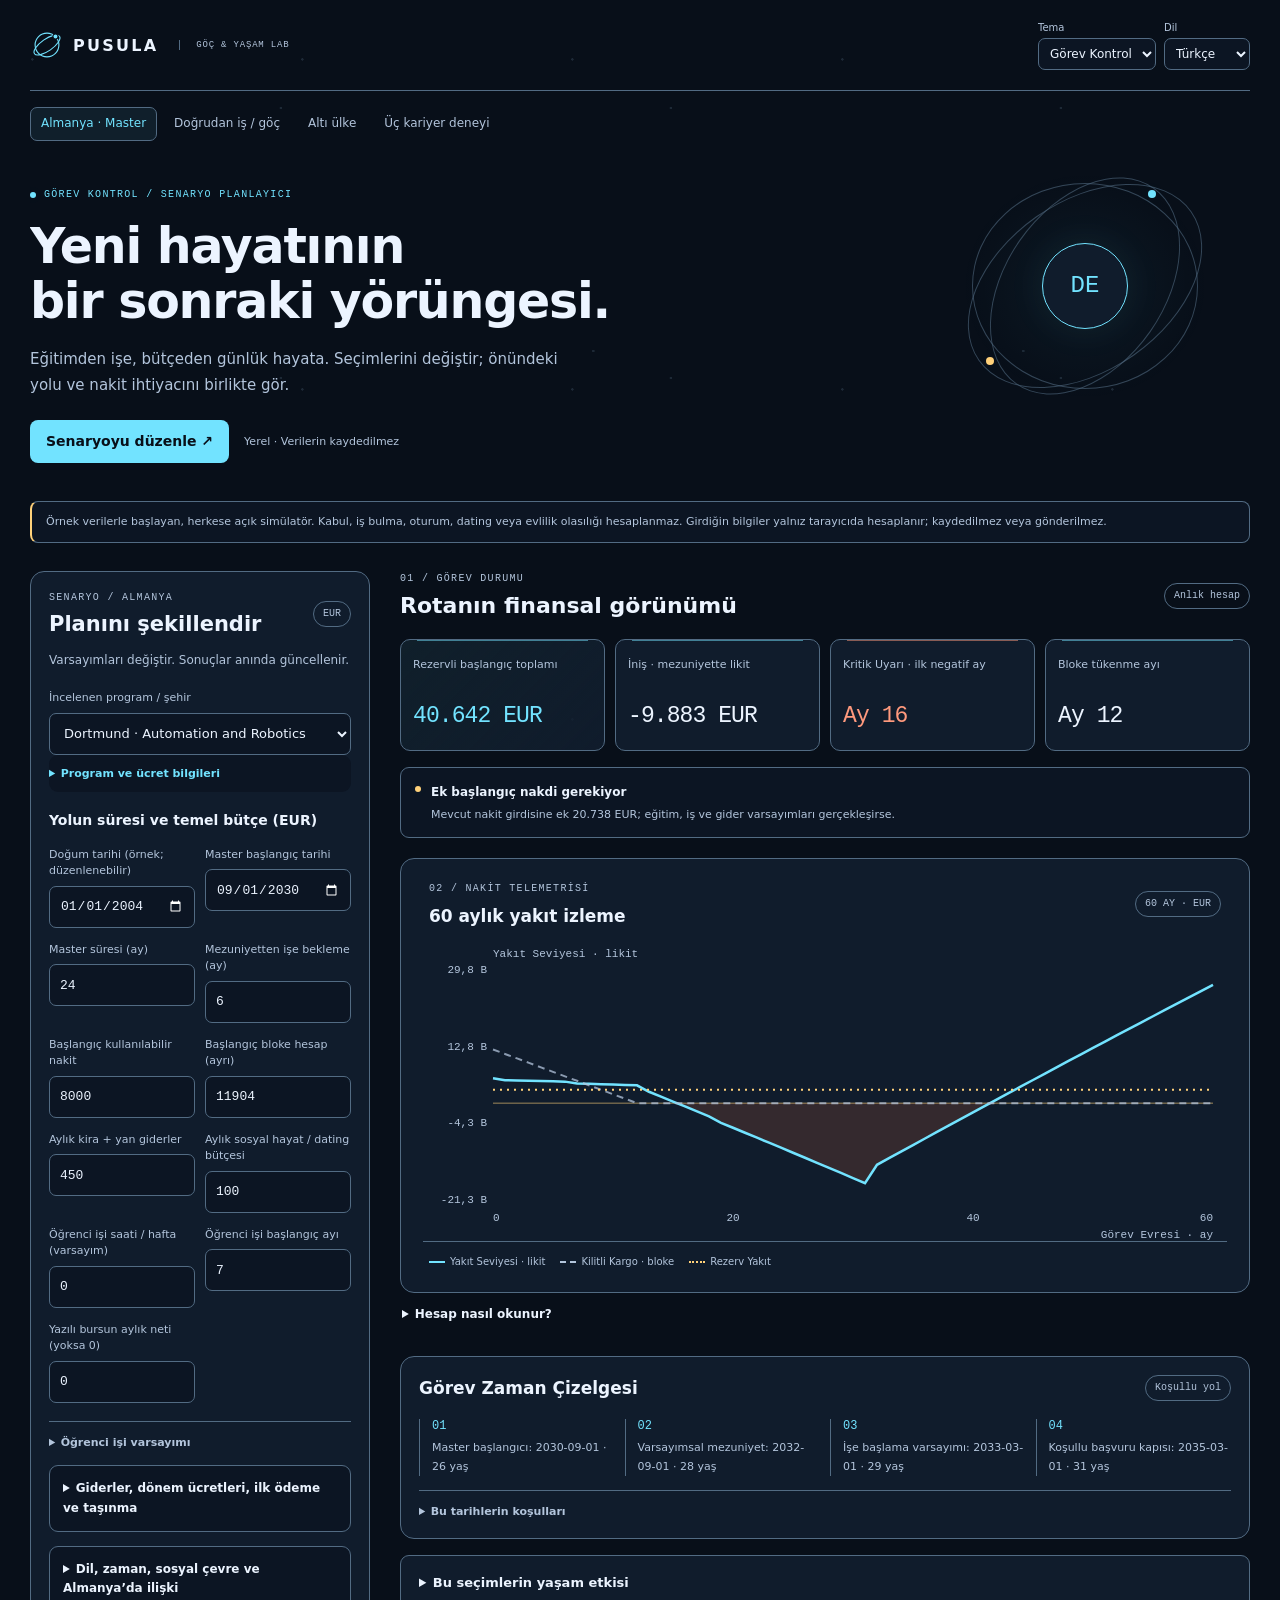
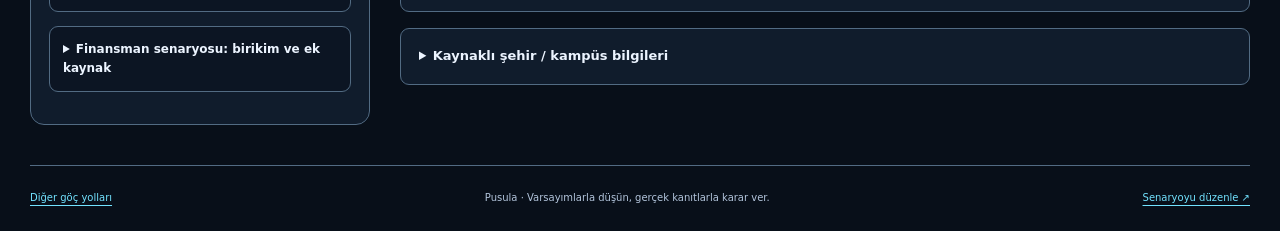
==== index.html @ e8c5a592 "Publish anonymized Pusula static interface" ====
<!doctype html><html lang="tr"><head><meta charset="utf-8"><meta name="viewport" content="width=device-width, initial-scale=1"><title data-lex="text_000"></title>
<link rel="stylesheet" href="germany.css"></head><body><div id="decor" aria-hidden="true"></div><main><header class="masthead"><a class="brand" href="germany.html"><svg class="brand-icon" viewBox="0 0 40 40" aria-hidden="true"><circle cx="20" cy="20" r="14"/><ellipse cx="20" cy="20" rx="18" ry="7" transform="rotate(-35 20 20)"/><circle class="brand-node" cx="30" cy="10" r="3"/></svg><span data-lex="brand"></span><span class="brand-sub" data-lex="brandSub"></span></a><div class="topbar"><label><span data-lex="theme"></span><select id="theme"></select></label><label><span data-lex="language"></span><select id="language"><option value="tr" data-lex="turkish"></option><option value="en" data-lex="english"></option></select></label></div></header>
<nav class="route-nav"><a class="active" href="germany.html" aria-current="page" data-lex="currentRoute"></a><a href="work.html" data-lex="directWork"></a><a href="pusula.html"><span data-lex="text_003"></span></a><a href="lab.html"><span data-lex="text_005"></span></a></nav>
<section class="hero"><div class="hero-copy"><p class="eyebrow"><span class="live-dot"></span><span data-lex="heroEyebrow"></span></p><h1 data-lex="title"></h1><p class="hero-description" data-lex="heroDescription"></p><div class="hero-actions"><a class="primary-action" href="#scenario" data-lex="editScenario"></a><span class="small-badge" data-lex="offline"></span></div></div><div class="orbit-art" aria-hidden="true"><div class="orbit-ring ring-a"></div><div class="orbit-ring ring-b"></div><div class="orbit-ring ring-c"></div><div class="orbit-core"><span data-lex="destinationCode"></span></div><i class="orbit-node node-a"></i><i class="orbit-node node-b"></i></div></section>
<p class="assumption" data-lex="warning"></p><div class="dashboard"><section class="results" aria-label="" data-lex-aria="resultsLabel"><div class="section-heading"><div><p class="eyebrow" data-lex="resultsEyebrow"></p><h2 data-lex="resultsTitle"></h2></div><span class="small-badge" data-lex="liveUpdates"></span></div><div class="numbers" aria-live="polite"><div class="metric"><span data-lex="reserveTotal"></span><strong id="total" class="value"></strong></div><div class="metric"><span data-lex="graduation"></span><strong id="graduation" class="value"></strong></div><div class="metric" id="negative-card"><span data-lex="firstNegative"></span><strong id="negative" class="value"></strong></div><div class="metric"><span data-lex="blockedDepleted"></span><strong id="depleted" class="value"></strong></div></div><div class="scenario-readout"><span class="readout-dot"></span><div><strong id="scenario-state"></strong><p id="scenario-note"></p></div></div><div class="chart-panel"><div class="panel-heading"><div><p class="eyebrow" data-lex="telemetry"></p><h2 data-lex="chartTitle"></h2></div><span class="small-badge" data-lex="chartWindow"></span></div><svg id="chart" role="img" data-lex-aria="chartAria"></svg><div class="chart-legend"><span data-lex="balance"></span><span class="blocked-key" data-lex="locked"></span><span class="reserve-key" data-lex="reserve"></span></div></div><details class="calculation-details"><summary data-lex="calculationDetails"></summary><p id="cash-detail"></p><p class="muted"><span data-lex="text_073"></span></p></details><section class="timeline-panel panel"><div class="panel-heading"><h2 data-lex="timeline"></h2><span class="small-badge" data-lex="conditional"></span></div><ol id="timeline" class="phases"></ol><details class="guidance"><summary data-lex="timelineConditions"></summary><p class="muted"><span data-lex="text_075"></span></p></details></section><details class="impact-panel"><summary><span data-lex="text_076"></span></summary><p id="time-life"></p><p id="relationship-life"></p><p id="housing-life"></p></details><details class="source-panel"><summary><span data-lex="text_077"></span></summary><ul id="sources"></ul></details></section><aside class="configuration panel" id="scenario"><div class="section-heading"><div><p class="eyebrow" data-lex="scenarioEyebrow"></p><h2 data-lex="scenarioTitle"></h2></div><span class="small-badge" data-lex="currency"></span></div><p class="configuration-intro" data-lex="scenarioHint"></p><p id="error" role="alert"></p><label><span data-lex="text_017"></span><select id="program"></select></label><details class="program-details"><summary data-lex="programDetails"></summary><p id="program-info"></p><p id="program-fees" class="muted"></p>
</details><fieldset class="controls"><legend><span data-lex="text_018"></span></legend><label><span data-lex="birthDate"></span><input id="birth_date" type="date" required></label>
<label><span data-lex="text_019"></span><input id="start_date" type="date" required></label>
<label><span data-lex="text_020"></span><input id="study_months" type="number" min="1" max="60" step="1" required></label>
<label><span data-lex="text_021"></span><input id="search_months" type="number" min="0" max="36" step="1" required></label>
<label><span data-lex="text_022"></span><input id="initial_liquid" type="number" min="0" step="0.01" required></label>
<label><span data-lex="text_023"></span><input id="blocked_initial" type="number" min="0" step="0.01" required></label>
<label><span data-lex="text_024"></span><input id="rent" type="number" min="0" step="0.01" required></label>
<label><span data-lex="text_025"></span><input id="social" type="number" min="0" step="0.01" required></label>
<label><span data-lex="text_026"></span><input id="student_hours" type="number" min="0" max="20" step="1" required></label>
<label><span data-lex="text_027"></span><input id="student_job_start" type="number" min="1" max="60" step="1" required></label>
<label><span data-lex="text_028"></span><input id="scholarship" type="number" min="0" step="0.01" required></label>
</fieldset>
<details class="guidance"><summary data-lex="incomeAssumption"></summary><p class="muted"><span data-lex="text_029"></span></p></details>
<details><summary data-lex="text_030"></summary><fieldset class="controls">
<label><span data-lex="text_031"></span><input id="food" type="number" min="0" step="0.01" required></label>
<label><span data-lex="text_032"></span><input id="insurance" type="number" min="0" step="0.01" required></label>
<label><span data-lex="text_033"></span><input id="other" type="number" min="0" step="0.01" required></label>
<label><span data-lex="text_034"></span><input id="semester_fee" type="number" min="0" step="0.01" required></label>
<label><span data-lex="text_035"></span><input id="tuition" type="number" min="0" step="0.01" required></label>
<label><span data-lex="text_036"></span><input id="initial_cost" type="number" min="0" step="0.01" required></label>
<label><span data-lex="text_037"></span><input id="reserve" type="number" min="0" step="0.01" required></label>
<label><span data-lex="text_038"></span><input id="blocked_release" type="number" min="0" step="0.01" required></label>
<label><span data-lex="text_039"></span><input id="hourly_gross" type="number" min="0" step="0.01" required></label>
<label><span data-lex="text_040"></span><input id="net_factor" type="number" min="0" max="1" step="0.01" required></label>
<label><span data-lex="text_041"></span><input id="work_net" type="number" min="0" step="0.01" required></label>
<label><span data-lex="text_042"></span><input id="salary_delay" type="number" min="0" max="12" step="1" required></label>
<label><span data-lex="text_043"></span><input id="annual_inflation" type="number" min="0" max="1" step="0.01" required></label>
<label><span data-lex="text_044"></span><input id="repayment_monthly" type="number" min="0" step="0.01" required></label>
<label><span data-lex="text_045"></span><input id="repayment_start" type="number" min="1" max="156" step="1" required></label>
<label><span data-lex="text_046"></span><input id="repayment_months" type="number" min="0" max="156" step="1" required></label>
<label><span data-lex="text_047"></span><input id="move_month" type="number" min="1" max="156" step="1"></label>
<label><span data-lex="text_048"></span><input id="move_cost" type="number" min="0" step="0.01" required></label>
</fieldset><p class="muted"><span data-lex="text_049"></span></p></details>
<details><summary data-lex="text_050"></summary><fieldset class="controls">
<p><span data-lex="text_051"></span></p><label><span data-lex="text_052"></span><select id="german_level"><option data-lex="text_053"></option><option data-lex="text_054"></option><option data-lex="text_055"></option><option selected data-lex="text_056"></option><option data-lex="text_057"></option></select></label>
<label><span data-lex="text_058"></span><input id="study_hours" type="number" min="0" max="100" step="1" required></label>
<label><span data-lex="text_059"></span><input id="german_hours" type="number" min="0" max="60" step="1" required></label>
<label><span data-lex="text_060"></span><input id="social_hours" type="number" min="0" max="60" step="1" required></label>
<label><span data-lex="text_061"></span><input id="commute_hours" type="number" min="0" max="60" step="1" required></label>
<label><span data-lex="text_062"></span><select id="relationship"><option value="open" data-lex="text_063"></option><option value="dating" data-lex="text_064"></option><option value="cohabit" data-lex="text_065"></option><option value="marriage" data-lex="text_066"></option></select></label>
<label><span data-lex="text_067"></span><input id="shared_start" type="number" min="1" max="156" step="1"></label>
<label><span data-lex="text_068"></span><input id="shared_saving" type="number" min="0" step="0.01" required></label>
</fieldset><p class="muted"><span data-lex="text_069"></span></p></details>
<details><summary data-lex="text_008"></summary><p><span data-lex="text_009"></span></p><fieldset class="controls"><label><span data-lex="text_010"></span><input id="savings_azn" type="number" min="0" step="1" value="30000"></label><label><span data-lex="text_011"></span><input id="azn_per_eur" type="number" min="0.0001" step="0.0001" value="1.9095"></label><label><span data-lex="text_012"></span><select id="rotating_branch"><option value="0" selected data-lex="text_013"></option><option value="10000" data-lex="text_014"></option></select></label></fieldset><button id="apply-budget" type="button"><span data-lex="text_015"></span></button><p id="profile-budget"></p><p class="muted"><span data-lex="text_016"></span></p></details></aside></div><footer><a href="routes.html"><span data-lex="text_004"></span></a><span data-lex="footerNote"></span><a href="#scenario" data-lex="editScenario"></a></footer></main><script src="germany-data.js"></script><script src="germany-cash.js"></script><script src="germany-themes.js"></script><script src="germany-app.js"></script></body></html>
---- germany.css ----
/* Layout and components. Theme colors and fonts are supplied by applyTheme. */
*{box-sizing:border-box}
html{color-scheme:dark;scroll-behavior:smooth;scroll-padding-top:24px}
body{margin:0;background:var(--bg);color:var(--text);font:14px/1.65 var(--font-body)}
main{position:relative;z-index:1;max-width:1320px;margin:auto;padding:0 18px}
a{color:var(--accent);text-underline-offset:4px}
p{margin:10px 0 16px;overflow-wrap:anywhere}
h1,h2,legend,summary{font-family:var(--font-display)}
h1{white-space:pre-line;font-size:clamp(30px,4vw,49px);font-weight:650;line-height:1.13;letter-spacing:-.025em;margin:16px 0}
h2{font-size:20px;line-height:1.3;font-weight:600;margin:0}
.muted{color:var(--muted)}
.eyebrow,.status{color:var(--muted);font:10px/1.6 var(--font-mono);letter-spacing:.13em;margin:0 0 8px}
.small-badge{display:inline-flex;align-items:center;flex-shrink:0;color:var(--muted);border:1px solid var(--grid);border-radius:30px;padding:4px 9px;font:10px/1.6 var(--font-mono);white-space:nowrap}

/* Navigation and mission header */
.masthead{display:flex;align-items:center;justify-content:space-between;gap:16px;padding:20px 0;border-bottom:1px solid var(--grid)}
.brand{display:flex;align-items:center;gap:9px;color:var(--text);font:700 16px var(--font-display);letter-spacing:.14em;text-decoration:none}
.brand-icon{width:34px;height:34px;fill:none;stroke:var(--accent);stroke-width:1.3;flex-shrink:0}
.brand-node{fill:var(--accent);stroke:var(--bg)}
.brand-sub{display:none;font:9px var(--font-mono);letter-spacing:.09em;color:var(--muted);margin-left:7px;padding-left:16px;border-left:1px solid var(--grid)}
.topbar{display:flex;gap:8px}.topbar label{font-size:9px;color:var(--muted);max-width:128px;gap:3px}
.topbar select{font-size:11px;padding:5px 7px;min-height:32px;border-radius:7px}
.route-nav{display:flex;gap:6px;flex-wrap:wrap;padding:16px 0}
.route-nav a{font-size:11px;color:var(--muted);text-decoration:none;padding:6px 10px;border:1px solid var(--transparent);border-radius:7px}
.route-nav .active,.route-nav a:hover{color:var(--accent);background:var(--accent-soft,var(--panel));border-color:var(--grid)}
.hero{position:relative;display:flex;align-items:center;min-height:235px;padding:18px 0 25px;overflow:hidden}
.hero-copy{position:relative;z-index:1;max-width:620px}.hero-description{max-width:56ch;color:var(--muted);font-size:14px;line-height:1.75}
.hero .eyebrow{display:flex;align-items:center;gap:8px;color:var(--accent);font-size:9px}
.live-dot,.readout-dot{width:6px;height:6px;border-radius:50%;background:var(--accent);display:inline-block;flex-shrink:0;box-shadow:0 0 10px var(--glow)}
.hero-actions{display:flex;align-items:center;gap:14px;flex-wrap:wrap;margin-top:22px}
.primary-action{display:inline-block;text-decoration:none;background:var(--accent);color:var(--bg);font-weight:650;padding:10px 16px;border-radius:8px}
.hero-actions .small-badge{border-color:var(--transparent);padding:0;font-family:var(--font-body);font-size:11px}
.orbit-art{display:none;position:absolute;right:30px;top:4px;width:270px;height:250px;background:radial-gradient(ellipse,var(--hero-glow,var(--glow)),var(--transparent) 65%)}
.orbit-ring{position:absolute;inset:22px;border:1px solid var(--grid);border-radius:50%;opacity:.6}.ring-b{inset:40px 5px;transform:rotate(-35deg)}.ring-c{inset:5px 55px;transform:rotate(35deg)}
.orbit-core{position:absolute;inset:82px 92px;display:grid;place-items:center;border-radius:50%;border:1px solid var(--accent);background:var(--panel);color:var(--accent);font:24px var(--font-mono);box-shadow:0 0 40px var(--glow)}
.orbit-node{position:absolute;width:8px;height:8px;border-radius:50%;background:var(--accent);box-shadow:0 0 14px var(--glow)}.node-a{top:29px;right:64px}.node-b{bottom:46px;left:36px;background:var(--warn)}
.assumption{font-size:11px;line-height:1.65;color:var(--muted);border:1px solid var(--grid);border-left:2px solid var(--warn);background:var(--panel-soft,var(--panel));padding:11px 14px;border-radius:8px;margin:0 0 28px}

/* Result-first dashboard; scenario sits on the left at desktop widths. */
.dashboard{display:grid;gap:24px;align-items:start}.results,.configuration{min-width:0}
.section-heading,.panel-heading{display:flex;align-items:center;justify-content:space-between;gap:12px;margin-bottom:18px}
.section-heading h2{font-size:22px}.section-heading .eyebrow{margin-bottom:5px}
.numbers{display:grid;grid-template-columns:repeat(2,minmax(0,1fr));gap:10px;margin:0 0 16px}
.metric{position:relative;border:1px solid var(--grid);padding:14px 12px;background:var(--panel);border-radius:10px;overflow:hidden}
.metric>span{display:block;font-size:11px;color:var(--muted);line-height:1.45;min-height:32px}
.metric:first-child{background:linear-gradient(135deg,var(--accent-soft,var(--panel)),var(--panel))}
.metric:before{content:"";position:absolute;top:0;left:16px;right:16px;height:1px;background:var(--accent);opacity:.5}
.value{display:block;white-space:nowrap;font:clamp(17px,2vw,25px)/1.5 var(--font-mono);letter-spacing:-.04em;color:var(--text);margin-top:10px}
.metric:first-child .value{color:var(--accent)}.critical .value{color:var(--danger)}
.critical:before{background:var(--danger);animation:pulse 2.5s ease-in-out infinite}
.scenario-readout{display:flex;align-items:flex-start;gap:10px;background:var(--panel-soft,var(--panel));padding:12px 14px;border:1px solid var(--grid);border-radius:9px;margin:0 0 20px}
.readout-dot{margin-top:6px;background:var(--warn)}.scenario-readout strong{font-size:12px;font-weight:600}.scenario-readout p{font-size:11px;color:var(--muted);margin:3px 0 0}
.chart-panel,.panel{background:var(--panel);border:1px solid var(--grid);border-radius:var(--radius)}
.chart-panel{padding:20px 12px 16px}.chart-panel .panel-heading{padding:0 6px;margin-bottom:14px}.chart-panel h2{font-size:17px}
svg#chart{display:block;width:100%;height:300px}
svg text{fill:var(--muted);font:11px var(--chart-font)}svg line{stroke:var(--grid)}
.liquid,.blocked,.reserve{fill:none;stroke-width:2}.liquid{stroke:var(--chart-line);stroke-width:2.5}.blocked{stroke:var(--chart-dashed);stroke-dasharray:7 5;opacity:.75}.reserve{stroke:var(--chart-dotted);stroke-dasharray:2 5}.zero{stroke:var(--warn);opacity:.6}.negative-area{fill:var(--chart-area);stroke:none}
.chart-legend{display:flex;gap:10px 15px;flex-wrap:wrap;font-size:10px;color:var(--muted);padding:12px 6px 0;border-top:1px solid var(--grid)}
.chart-legend span:before{content:"";display:inline-block;width:16px;margin-right:5px;vertical-align:middle;border-top:2px solid var(--chart-line)}.chart-legend .blocked-key:before{border-color:var(--chart-dashed);border-top-style:dashed}.chart-legend .reserve-key:before{border-color:var(--chart-dotted);border-top-style:dotted}
.timeline-panel{padding:18px;margin-top:20px}.timeline-panel h2{font-size:17px}
.phases{display:grid;grid-template-columns:repeat(2,minmax(0,1fr));gap:14px 10px;list-style:none;margin:0;padding:0;counter-reset:step}
.phases li{position:relative;counter-increment:step;border-left:1px solid var(--grid);padding:0 0 0 12px;font-size:11px;color:var(--muted);overflow-wrap:anywhere}
.phases li:before{content:counter(step,decimal-leading-zero);display:block;font:12px var(--font-mono);color:var(--accent);margin-bottom:6px}

/* Configuration and progressive disclosure */
.configuration{padding:18px;scroll-margin-top:24px}.configuration h2{font-size:21px}.configuration-intro{font-size:12px;color:var(--muted);margin:-6px 0 20px}
.controls{display:grid;grid-template-columns:repeat(2,minmax(0,1fr));gap:14px 10px}
label{display:flex;flex-direction:column;gap:6px;min-width:0;font-size:11px;color:var(--muted);line-height:1.5}
input,select,button{font:13px var(--font-body);color:var(--text);background:var(--panel-soft,var(--bg));border:1px solid var(--grid);border-radius:7px;padding:10px;width:100%;min-width:0;min-height:42px}
input{font-family:var(--font-mono)}button{cursor:pointer;color:var(--accent);font-size:12px}input:hover,select:hover{border-color:var(--accent)}
:focus-visible{outline:2px solid var(--accent);outline-offset:3px}
fieldset{border:0;padding:0;margin:18px 0;min-width:0}legend{font-size:14px;color:var(--text);font-weight:600;line-height:1.45;padding:0 0 16px}
details{border:1px solid var(--grid);background:var(--panel-soft,var(--panel));border-radius:9px;padding:13px;margin:14px 0;font-size:12px;color:var(--muted)}
summary{font-size:12px;font-weight:550;line-height:1.6;cursor:pointer;color:var(--text)}details[open]>summary{margin-bottom:12px}details p:last-child{margin-bottom:0}
.program-details{border:0;padding:10px 0;margin:0}.program-details summary{color:var(--accent);font-size:11px}
.guidance{border:0;border-top:1px solid var(--grid);border-radius:0;background:var(--transparent);padding:12px 0 0;margin:14px 0 0}.guidance summary{font-size:11px;color:var(--muted)}
.controls>p{grid-column:1/-1;margin:0;font-size:11px}
#error{color:var(--danger);font-size:12px}#error:empty{display:none}
.calculation-details{background:var(--transparent);border:0;padding:12px 2px;margin:0}.calculation-details p{font-size:11px}
.impact-panel,.source-panel{margin:16px 0 0;background:var(--panel);padding:17px 18px}.impact-panel summary,.source-panel summary{font-size:13px}
#sources{padding-left:18px}#sources li{overflow-wrap:anywhere;margin:8px 0}
footer{display:flex;justify-content:space-between;align-items:center;flex-wrap:wrap;gap:14px;border-top:1px solid var(--grid);margin-top:40px;padding:24px 0;color:var(--muted);font-size:10px}
#decor{position:fixed;inset:0;pointer-events:none;z-index:0;opacity:.4}
.decor-grid{background-image:linear-gradient(var(--grid) 1px,var(--transparent) 1px),linear-gradient(90deg,var(--grid) 1px,var(--transparent) 1px);background-size:80px 80px}
.decor-starfield{background-image:radial-gradient(circle at 12% 18%,var(--star) 1px,var(--transparent) 1.5px),radial-gradient(circle at 72% 40%,var(--star) 1px,var(--transparent) 1.5px),radial-gradient(circle at 38% 78%,var(--star) 1px,var(--transparent) 1.5px);background-size:270px 330px,390px 270px,430px 450px}
@keyframes pulse{50%{opacity:.3}}
@media(min-width:600px){main{padding:0 30px}.brand-sub{display:inline}.hero{padding:30px 0 36px}.hero-description{font-size:15px}.hero .eyebrow{font-size:10px}.route-nav a{font-size:12px}.value{font-size:25px}.chart-panel{padding:22px}.phases{grid-template-columns:repeat(4,minmax(0,1fr))}.metric{padding:18px}}
@media(min-width:960px){.dashboard{grid-template-columns:310px minmax(0,1fr);gap:24px}.configuration{grid-column:1;grid-row:1}.results{grid-column:2;grid-row:1}.orbit-art{display:block}.hero-copy{max-width:65%}.hero{min-height:275px}.brand-sub{margin-left:12px}.topbar label{font-size:10px}.topbar select{font-size:12px}.timeline-panel .phases{grid-template-columns:repeat(2,minmax(0,1fr))}}
@media(min-width:1200px){.dashboard{grid-template-columns:340px minmax(0,1fr);gap:30px}.numbers{grid-template-columns:repeat(4,minmax(0,1fr))}.metric{padding:17px 12px}.value{font-size:23px}.timeline-panel .phases{grid-template-columns:repeat(4,minmax(0,1fr))}.hero{padding-bottom:38px}}
@media(max-width:359px){main{padding:0 14px}.brand{font-size:14px;gap:5px}.brand-icon{width:25px}.topbar label{max-width:91px}.topbar select{font-size:10px;padding:4px}.metric{padding:12px 9px}.section-heading{align-items:flex-start}.section-heading h2{font-size:19px}.chart-panel .small-badge{font-size:8px;padding:3px 5px}.controls{grid-template-columns:1fr}.value{font-size:17px}}
@media(prefers-reduced-motion:reduce){html{scroll-behavior:auto}*,*:before,*:after{animation:none!important;transition:none!important;scroll-behavior:auto!important}}
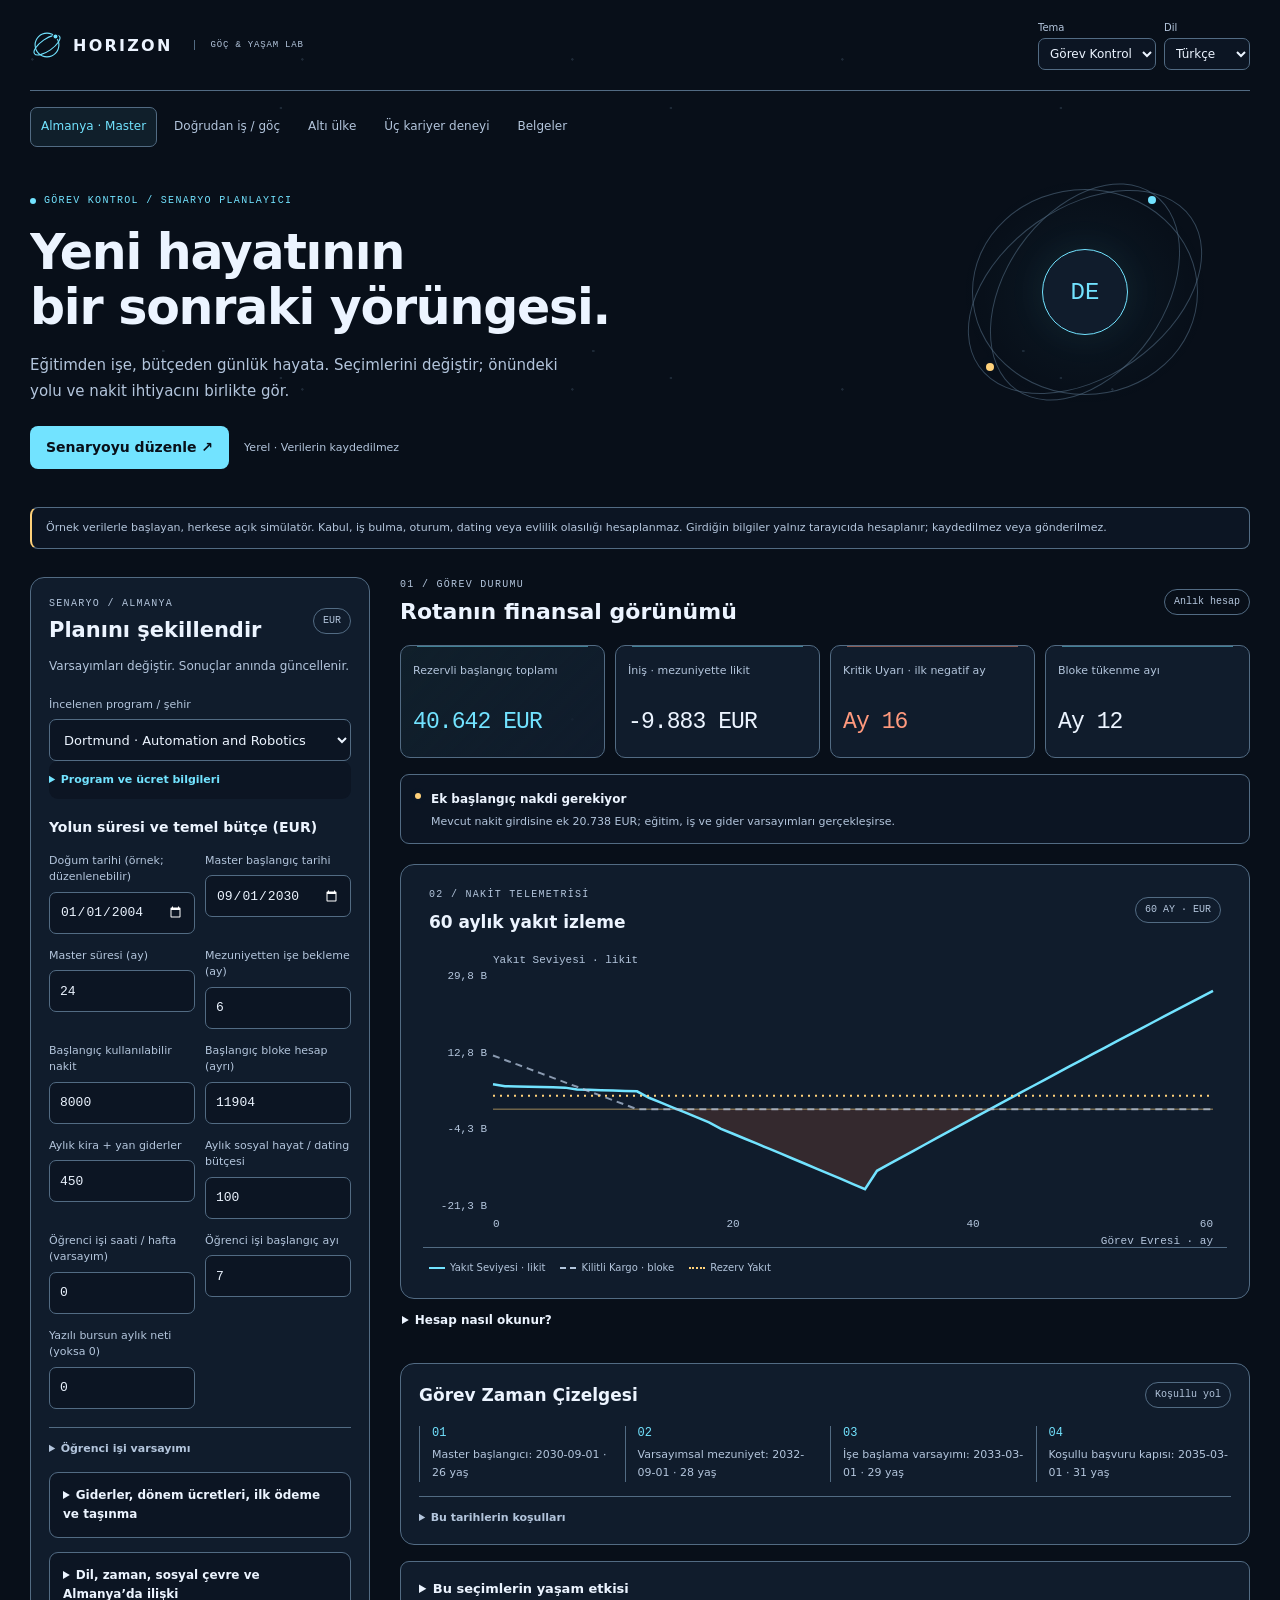
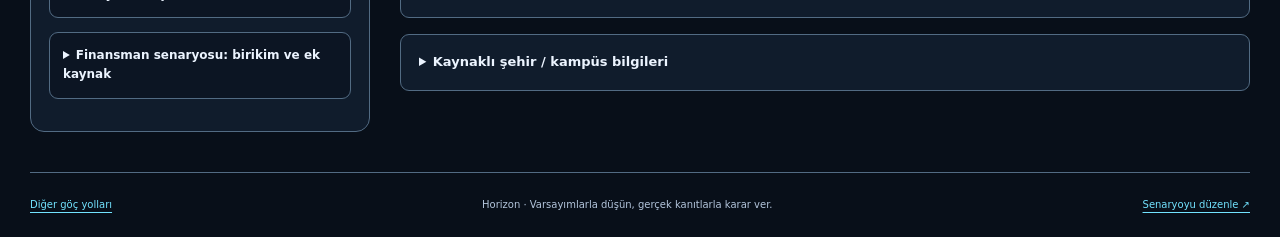
==== commit d77f3d45: "Publish anonymized Pusula static interface" ====
--- a/index.html
+++ b/index.html
@@ -1,5 +1,5 @@
 <!doctype html><html lang="tr"><head><meta charset="utf-8"><meta name="viewport" content="width=device-width, initial-scale=1"><title data-lex="text_000"></title>
-<link rel="stylesheet" href="germany.css"></head><body><div id="decor" aria-hidden="true"></div><main><header class="masthead"><a class="brand" href="germany.html"><svg class="brand-icon" viewBox="0 0 40 40" aria-hidden="true"><circle cx="20" cy="20" r="14"/><ellipse cx="20" cy="20" rx="18" ry="7" transform="rotate(-35 20 20)"/><circle class="brand-node" cx="30" cy="10" r="3"/></svg><span data-lex="brand"></span><span class="brand-sub" data-lex="brandSub"></span></a><div class="topbar"><label><span data-lex="theme"></span><select id="theme"></select></label><label><span data-lex="language"></span><select id="language"><option value="tr" data-lex="turkish"></option><option value="en" data-lex="english"></option></select></label></div></header>
+<link rel="stylesheet" href="germany.css"><link rel="stylesheet" href="horizon-shell.css"></head><body><div id="decor" aria-hidden="true"></div><main><header class="masthead"><a class="brand" href="germany.html"><svg class="brand-icon" viewBox="0 0 40 40" aria-hidden="true"><circle cx="20" cy="20" r="14"/><ellipse cx="20" cy="20" rx="18" ry="7" transform="rotate(-35 20 20)"/><circle class="brand-node" cx="30" cy="10" r="3"/></svg><span data-lex="brand"></span><span class="brand-sub" data-lex="brandSub"></span></a><div class="topbar"><label><span data-lex="theme"></span><select id="theme"></select></label><label><span data-lex="language"></span><select id="language"><option value="tr" data-lex="turkish"></option><option value="en" data-lex="english"></option></select></label></div></header>
 <nav class="route-nav"><a class="active" href="germany.html" aria-current="page" data-lex="currentRoute"></a><a href="work.html" data-lex="directWork"></a><a href="pusula.html"><span data-lex="text_003"></span></a><a href="lab.html"><span data-lex="text_005"></span></a></nav>
 <section class="hero"><div class="hero-copy"><p class="eyebrow"><span class="live-dot"></span><span data-lex="heroEyebrow"></span></p><h1 data-lex="title"></h1><p class="hero-description" data-lex="heroDescription"></p><div class="hero-actions"><a class="primary-action" href="#scenario" data-lex="editScenario"></a><span class="small-badge" data-lex="offline"></span></div></div><div class="orbit-art" aria-hidden="true"><div class="orbit-ring ring-a"></div><div class="orbit-ring ring-b"></div><div class="orbit-ring ring-c"></div><div class="orbit-core"><span data-lex="destinationCode"></span></div><i class="orbit-node node-a"></i><i class="orbit-node node-b"></i></div></section>
 <p class="assumption" data-lex="warning"></p><div class="dashboard"><section class="results" aria-label="" data-lex-aria="resultsLabel"><div class="section-heading"><div><p class="eyebrow" data-lex="resultsEyebrow"></p><h2 data-lex="resultsTitle"></h2></div><span class="small-badge" data-lex="liveUpdates"></span></div><div class="numbers" aria-live="polite"><div class="metric"><span data-lex="reserveTotal"></span><strong id="total" class="value"></strong></div><div class="metric"><span data-lex="graduation"></span><strong id="graduation" class="value"></strong></div><div class="metric" id="negative-card"><span data-lex="firstNegative"></span><strong id="negative" class="value"></strong></div><div class="metric"><span data-lex="blockedDepleted"></span><strong id="depleted" class="value"></strong></div></div><div class="scenario-readout"><span class="readout-dot"></span><div><strong id="scenario-state"></strong><p id="scenario-note"></p></div></div><div class="chart-panel"><div class="panel-heading"><div><p class="eyebrow" data-lex="telemetry"></p><h2 data-lex="chartTitle"></h2></div><span class="small-badge" data-lex="chartWindow"></span></div><svg id="chart" role="img" data-lex-aria="chartAria"></svg><div class="chart-legend"><span data-lex="balance"></span><span class="blocked-key" data-lex="locked"></span><span class="reserve-key" data-lex="reserve"></span></div></div><details class="calculation-details"><summary data-lex="calculationDetails"></summary><p id="cash-detail"></p><p class="muted"><span data-lex="text_073"></span></p></details><section class="timeline-panel panel"><div class="panel-heading"><h2 data-lex="timeline"></h2><span class="small-badge" data-lex="conditional"></span></div><ol id="timeline" class="phases"></ol><details class="guidance"><summary data-lex="timelineConditions"></summary><p class="muted"><span data-lex="text_075"></span></p></details></section><details class="impact-panel"><summary><span data-lex="text_076"></span></summary><p id="time-life"></p><p id="relationship-life"></p><p id="housing-life"></p></details><details class="source-panel"><summary><span data-lex="text_077"></span></summary><ul id="sources"></ul></details></section><aside class="configuration panel" id="scenario"><div class="section-heading"><div><p class="eyebrow" data-lex="scenarioEyebrow"></p><h2 data-lex="scenarioTitle"></h2></div><span class="small-badge" data-lex="currency"></span></div><p class="configuration-intro" data-lex="scenarioHint"></p><p id="error" role="alert"></p><label><span data-lex="text_017"></span><select id="program"></select></label><details class="program-details"><summary data-lex="programDetails"></summary><p id="program-info"></p><p id="program-fees" class="muted"></p>
@@ -46,4 +46,4 @@
 <label><span data-lex="text_067"></span><input id="shared_start" type="number" min="1" max="156" step="1"></label>
 <label><span data-lex="text_068"></span><input id="shared_saving" type="number" min="0" step="0.01" required></label>
 </fieldset><p class="muted"><span data-lex="text_069"></span></p></details>
-<details><summary data-lex="text_008"></summary><p><span data-lex="text_009"></span></p><fieldset class="controls"><label><span data-lex="text_010"></span><input id="savings_azn" type="number" min="0" step="1" value="30000"></label><label><span data-lex="text_011"></span><input id="azn_per_eur" type="number" min="0.0001" step="0.0001" value="1.9095"></label><label><span data-lex="text_012"></span><select id="rotating_branch"><option value="0" selected data-lex="text_013"></option><option value="10000" data-lex="text_014"></option></select></label></fieldset><button id="apply-budget" type="button"><span data-lex="text_015"></span></button><p id="profile-budget"></p><p class="muted"><span data-lex="text_016"></span></p></details></aside></div><footer><a href="routes.html"><span data-lex="text_004"></span></a><span data-lex="footerNote"></span><a href="#scenario" data-lex="editScenario"></a></footer></main><script src="germany-data.js"></script><script src="germany-cash.js"></script><script src="germany-themes.js"></script><script src="germany-app.js"></script></body></html>
+<details><summary data-lex="text_008"></summary><p><span data-lex="text_009"></span></p><fieldset class="controls"><label><span data-lex="text_010"></span><input id="savings_azn" type="number" min="0" step="1" value="30000"></label><label><span data-lex="text_011"></span><input id="azn_per_eur" type="number" min="0.0001" step="0.0001" value="1.9095"></label><label><span data-lex="text_012"></span><select id="rotating_branch"><option value="0" selected data-lex="text_013"></option><option value="10000" data-lex="text_014"></option></select></label></fieldset><button id="apply-budget" type="button"><span data-lex="text_015"></span></button><p id="profile-budget"></p><p class="muted"><span data-lex="text_016"></span></p></details></aside></div><footer><a href="routes.html"><span data-lex="text_004"></span></a><span data-lex="footerNote"></span><a href="#scenario" data-lex="editScenario"></a></footer></main><script src="germany-data.js"></script><script src="germany-cash.js"></script><script src="germany-themes.js"></script><script src="germany-app.js"></script><script src="horizon-shell.js"></script></body></html>
--- a/horizon-shell.css
+++ b/horizon-shell.css
@@ -0,0 +1,18 @@
+/* Shared accessibility and the light skin for legacy screens. */
+.horizon-theme-picker{display:flex;align-items:center;gap:12px;max-width:340px;font-size:14px;margin:0 0 18px}
+.horizon-theme-picker select{width:auto;flex:1}
+nav a{min-height:40px;display:inline-flex;align-items:center}
+.docs-layout nav a{display:block}
+a:focus-visible,button:focus-visible,input:focus-visible,select:focus-visible,summary:focus-visible{outline:3px solid var(--accent);outline-offset:4px}
+html[data-horizon-theme="horizon"]{color-scheme:light}
+html[data-horizon-theme="horizon"] body{background:var(--bg);color:var(--text)}
+html[data-horizon-theme="horizon"] .card,html[data-horizon-theme="horizon"] .panel,html[data-horizon-theme="horizon"] section.panel{background:var(--panel);border-color:var(--grid)}
+html[data-horizon-theme="horizon"] :is(input,select,button){background:var(--panel);color:var(--text);border-color:var(--grid)}
+html[data-horizon-theme="horizon"] button{background:var(--accent);color:var(--bg)}
+html[data-horizon-theme="horizon"] button:hover{filter:brightness(.9)}
+html[data-horizon-theme="horizon"] :is(.warn,.tags){color:var(--warn)}
+html[data-horizon-theme="horizon"] :is(#error,.bad){color:var(--danger)}
+html[data-horizon-theme="horizon"] .error{color:var(--danger)}
+html[data-horizon-theme="horizon"] .bar{background:var(--grid)}
+html[data-horizon-theme="horizon"] :is(.route-nav a,.topbar label){font-size:13px}
+@media(prefers-reduced-motion:reduce){html{scroll-behavior:auto}}
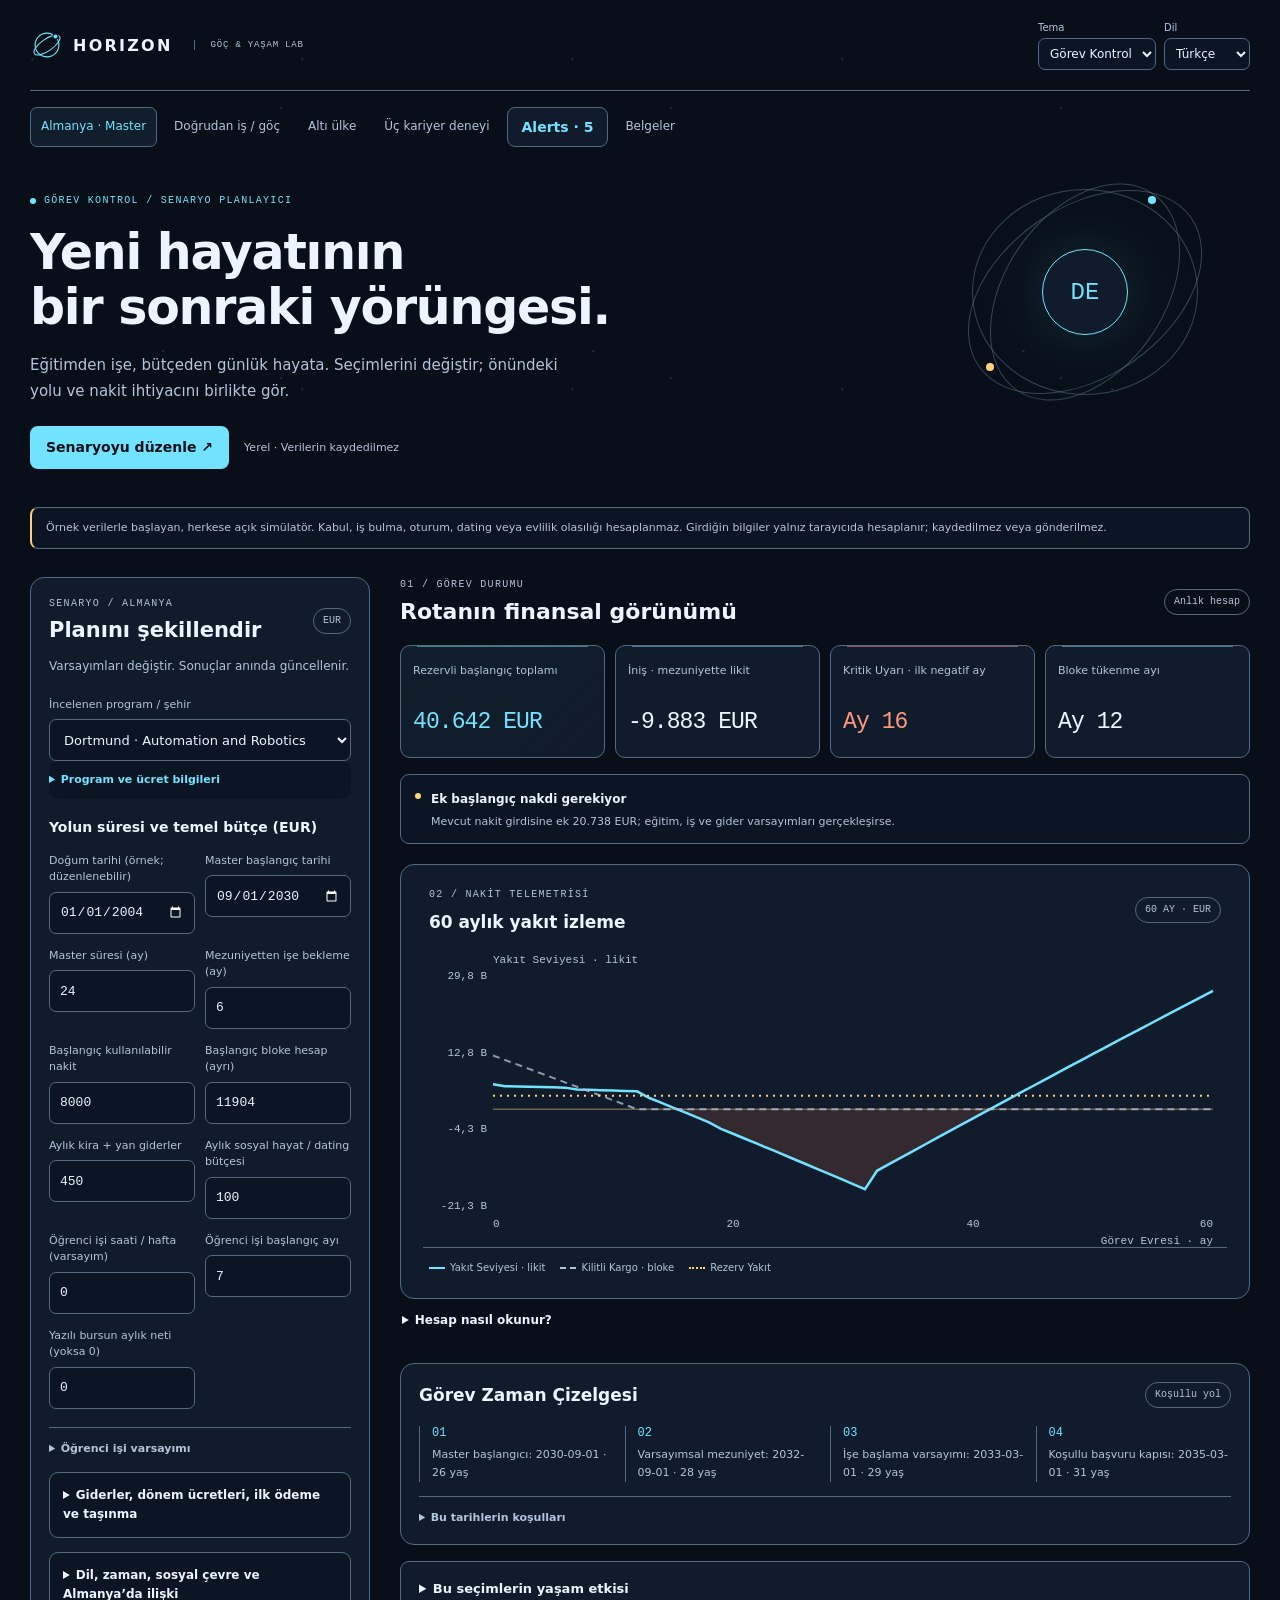
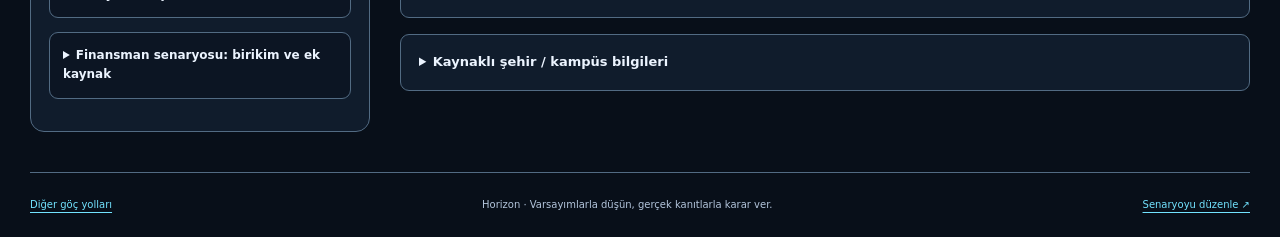
==== commit 015a54c6: "Publish anonymized Pusula static interface" ====
--- a/index.html
+++ b/index.html
@@ -1,5 +1,5 @@
 <!doctype html><html lang="tr"><head><meta charset="utf-8"><meta name="viewport" content="width=device-width, initial-scale=1"><title data-lex="text_000"></title>
-<link rel="stylesheet" href="germany.css"><link rel="stylesheet" href="horizon-shell.css"></head><body><div id="decor" aria-hidden="true"></div><main><header class="masthead"><a class="brand" href="germany.html"><svg class="brand-icon" viewBox="0 0 40 40" aria-hidden="true"><circle cx="20" cy="20" r="14"/><ellipse cx="20" cy="20" rx="18" ry="7" transform="rotate(-35 20 20)"/><circle class="brand-node" cx="30" cy="10" r="3"/></svg><span data-lex="brand"></span><span class="brand-sub" data-lex="brandSub"></span></a><div class="topbar"><label><span data-lex="theme"></span><select id="theme"></select></label><label><span data-lex="language"></span><select id="language"><option value="tr" data-lex="turkish"></option><option value="en" data-lex="english"></option></select></label></div></header>
+<link rel="stylesheet" href="germany.css"><link rel="stylesheet" href="horizon-shell.css"><link rel="stylesheet" href="alerts.css"></head><body><div id="decor" aria-hidden="true"></div><main><header class="masthead"><a class="brand" href="germany.html"><svg class="brand-icon" viewBox="0 0 40 40" aria-hidden="true"><circle cx="20" cy="20" r="14"/><ellipse cx="20" cy="20" rx="18" ry="7" transform="rotate(-35 20 20)"/><circle class="brand-node" cx="30" cy="10" r="3"/></svg><span data-lex="brand"></span><span class="brand-sub" data-lex="brandSub"></span></a><div class="topbar"><label><span data-lex="theme"></span><select id="theme"></select></label><label><span data-lex="language"></span><select id="language"><option value="tr" data-lex="turkish"></option><option value="en" data-lex="english"></option></select></label></div></header>
 <nav class="route-nav"><a class="active" href="germany.html" aria-current="page" data-lex="currentRoute"></a><a href="work.html" data-lex="directWork"></a><a href="pusula.html"><span data-lex="text_003"></span></a><a href="lab.html"><span data-lex="text_005"></span></a></nav>
 <section class="hero"><div class="hero-copy"><p class="eyebrow"><span class="live-dot"></span><span data-lex="heroEyebrow"></span></p><h1 data-lex="title"></h1><p class="hero-description" data-lex="heroDescription"></p><div class="hero-actions"><a class="primary-action" href="#scenario" data-lex="editScenario"></a><span class="small-badge" data-lex="offline"></span></div></div><div class="orbit-art" aria-hidden="true"><div class="orbit-ring ring-a"></div><div class="orbit-ring ring-b"></div><div class="orbit-ring ring-c"></div><div class="orbit-core"><span data-lex="destinationCode"></span></div><i class="orbit-node node-a"></i><i class="orbit-node node-b"></i></div></section>
 <p class="assumption" data-lex="warning"></p><div class="dashboard"><section class="results" aria-label="" data-lex-aria="resultsLabel"><div class="section-heading"><div><p class="eyebrow" data-lex="resultsEyebrow"></p><h2 data-lex="resultsTitle"></h2></div><span class="small-badge" data-lex="liveUpdates"></span></div><div class="numbers" aria-live="polite"><div class="metric"><span data-lex="reserveTotal"></span><strong id="total" class="value"></strong></div><div class="metric"><span data-lex="graduation"></span><strong id="graduation" class="value"></strong></div><div class="metric" id="negative-card"><span data-lex="firstNegative"></span><strong id="negative" class="value"></strong></div><div class="metric"><span data-lex="blockedDepleted"></span><strong id="depleted" class="value"></strong></div></div><div class="scenario-readout"><span class="readout-dot"></span><div><strong id="scenario-state"></strong><p id="scenario-note"></p></div></div><div class="chart-panel"><div class="panel-heading"><div><p class="eyebrow" data-lex="telemetry"></p><h2 data-lex="chartTitle"></h2></div><span class="small-badge" data-lex="chartWindow"></span></div><svg id="chart" role="img" data-lex-aria="chartAria"></svg><div class="chart-legend"><span data-lex="balance"></span><span class="blocked-key" data-lex="locked"></span><span class="reserve-key" data-lex="reserve"></span></div></div><details class="calculation-details"><summary data-lex="calculationDetails"></summary><p id="cash-detail"></p><p class="muted"><span data-lex="text_073"></span></p></details><section class="timeline-panel panel"><div class="panel-heading"><h2 data-lex="timeline"></h2><span class="small-badge" data-lex="conditional"></span></div><ol id="timeline" class="phases"></ol><details class="guidance"><summary data-lex="timelineConditions"></summary><p class="muted"><span data-lex="text_075"></span></p></details></section><details class="impact-panel"><summary><span data-lex="text_076"></span></summary><p id="time-life"></p><p id="relationship-life"></p><p id="housing-life"></p></details><details class="source-panel"><summary><span data-lex="text_077"></span></summary><ul id="sources"></ul></details></section><aside class="configuration panel" id="scenario"><div class="section-heading"><div><p class="eyebrow" data-lex="scenarioEyebrow"></p><h2 data-lex="scenarioTitle"></h2></div><span class="small-badge" data-lex="currency"></span></div><p class="configuration-intro" data-lex="scenarioHint"></p><p id="error" role="alert"></p><label><span data-lex="text_017"></span><select id="program"></select></label><details class="program-details"><summary data-lex="programDetails"></summary><p id="program-info"></p><p id="program-fees" class="muted"></p>
@@ -46,4 +46,4 @@
 <label><span data-lex="text_067"></span><input id="shared_start" type="number" min="1" max="156" step="1"></label>
 <label><span data-lex="text_068"></span><input id="shared_saving" type="number" min="0" step="0.01" required></label>
 </fieldset><p class="muted"><span data-lex="text_069"></span></p></details>
-<details><summary data-lex="text_008"></summary><p><span data-lex="text_009"></span></p><fieldset class="controls"><label><span data-lex="text_010"></span><input id="savings_azn" type="number" min="0" step="1" value="30000"></label><label><span data-lex="text_011"></span><input id="azn_per_eur" type="number" min="0.0001" step="0.0001" value="1.9095"></label><label><span data-lex="text_012"></span><select id="rotating_branch"><option value="0" selected data-lex="text_013"></option><option value="10000" data-lex="text_014"></option></select></label></fieldset><button id="apply-budget" type="button"><span data-lex="text_015"></span></button><p id="profile-budget"></p><p class="muted"><span data-lex="text_016"></span></p></details></aside></div><footer><a href="routes.html"><span data-lex="text_004"></span></a><span data-lex="footerNote"></span><a href="#scenario" data-lex="editScenario"></a></footer></main><script src="germany-data.js"></script><script src="germany-cash.js"></script><script src="germany-themes.js"></script><script src="germany-app.js"></script><script src="horizon-shell.js"></script></body></html>
+<details><summary data-lex="text_008"></summary><p><span data-lex="text_009"></span></p><fieldset class="controls"><label><span data-lex="text_010"></span><input id="savings_azn" type="number" min="0" step="1" value="30000"></label><label><span data-lex="text_011"></span><input id="azn_per_eur" type="number" min="0.0001" step="0.0001" value="1.9095"></label><label><span data-lex="text_012"></span><select id="rotating_branch"><option value="0" selected data-lex="text_013"></option><option value="10000" data-lex="text_014"></option></select></label></fieldset><button id="apply-budget" type="button"><span data-lex="text_015"></span></button><p id="profile-budget"></p><p class="muted"><span data-lex="text_016"></span></p></details></aside></div><footer><a href="routes.html"><span data-lex="text_004"></span></a><span data-lex="footerNote"></span><a href="#scenario" data-lex="editScenario"></a></footer></main><script src="alerts-model.js"></script><script src="alerts.js"></script><script src="germany-data.js"></script><script src="germany-cash.js"></script><script src="germany-themes.js"></script><script src="germany-app.js"></script><script src="horizon-shell.js"></script></body></html>
--- a/alerts.css
+++ b/alerts.css
@@ -0,0 +1,7 @@
+.alerts-tab{width:auto!important;min-height:40px;padding:7px 14px!important;border:1px solid var(--grid)!important;border-radius:8px!important;background:var(--panel)!important;color:var(--accent)!important;font:600 14px/1.5 system-ui!important;cursor:pointer}
+.alerts-dialog{width:min(760px,calc(100% - 24px));max-height:calc(100dvh - 40px);margin:auto;padding:24px;background:var(--bg);color:var(--text);border:1px solid var(--grid);border-radius:18px;font:15px/1.7 system-ui;overflow:auto}
+.alerts-dialog::backdrop{background:#0008}.alerts-dialog header{display:flex;justify-content:space-between;align-items:center;gap:16px;border-bottom:1px solid var(--grid);padding-bottom:16px;margin-bottom:12px}
+.alerts-dialog h2{margin:0;font:700 26px/1.3 system-ui}.alerts-dialog h3{margin:8px 0;font:650 18px/1.4 system-ui}.alerts-dialog p{margin:9px 0;overflow-wrap:anywhere}
+.alerts-dialog button,.alerts-dialog select{width:auto;padding:8px 12px;font:inherit;background:var(--panel);color:var(--text);border:1px solid var(--grid);border-radius:8px;cursor:pointer}.alerts-dialog label{display:flex;align-items:center;gap:16px;margin:16px 0}.alerts-context{font-weight:650}.alerts-note{font-size:13px;color:var(--muted)}
+.alert-card{background:var(--panel);padding:18px;margin:12px 0;border:1px solid var(--grid);border-left:4px solid var(--warn);border-radius:10px}.alert-card[data-status="fail"]{border-left-color:var(--danger)}.alert-card[data-status="info"]{border-left-color:var(--accent)}.alert-status{font-size:12px;font-weight:700;color:var(--warn)}[data-status="fail"] .alert-status{color:var(--danger)}[data-status="info"] .alert-status{color:var(--accent)}.alert-action{font-size:14px;color:var(--muted)}.alerts-route{display:block;margin:16px 0}
+@media(max-width:400px){.alerts-dialog{padding:16px}.alert-card{padding:14px}.alerts-dialog header{align-items:flex-start}.alerts-close{font-size:12px!important}}
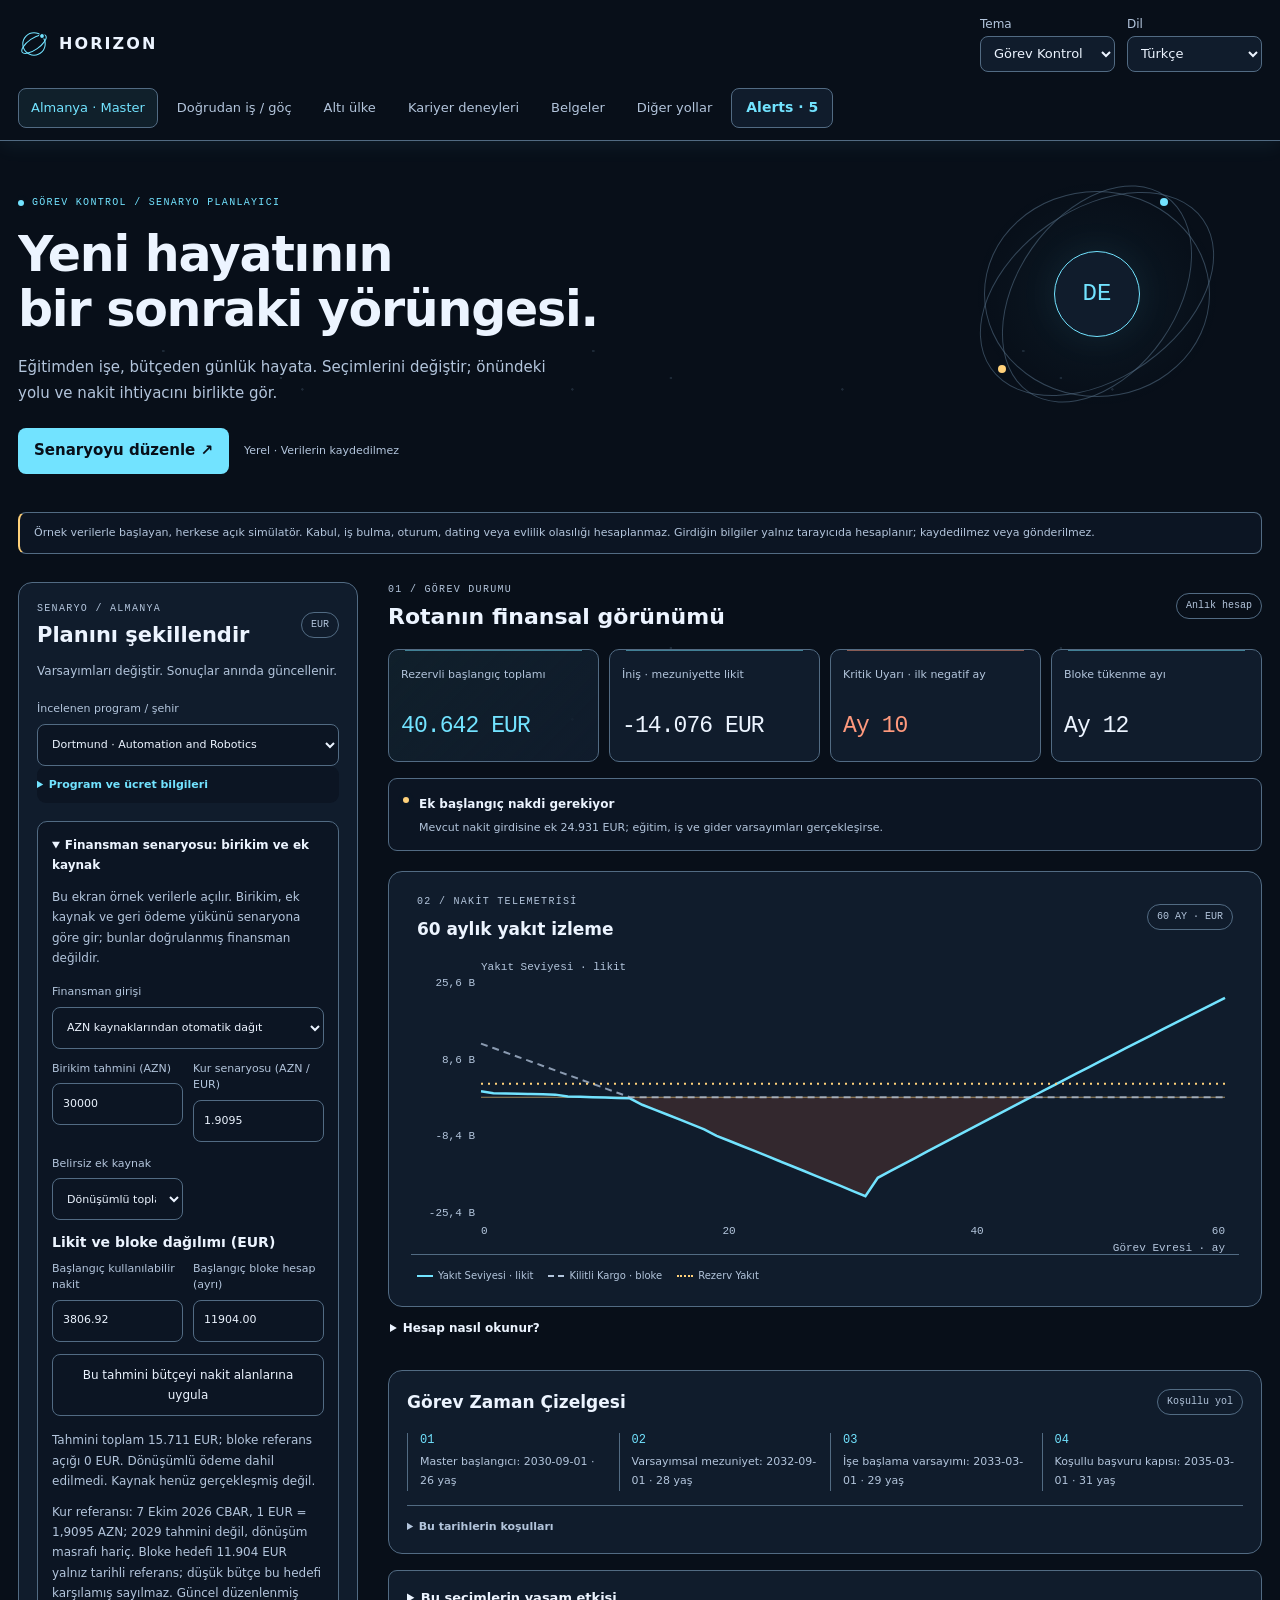
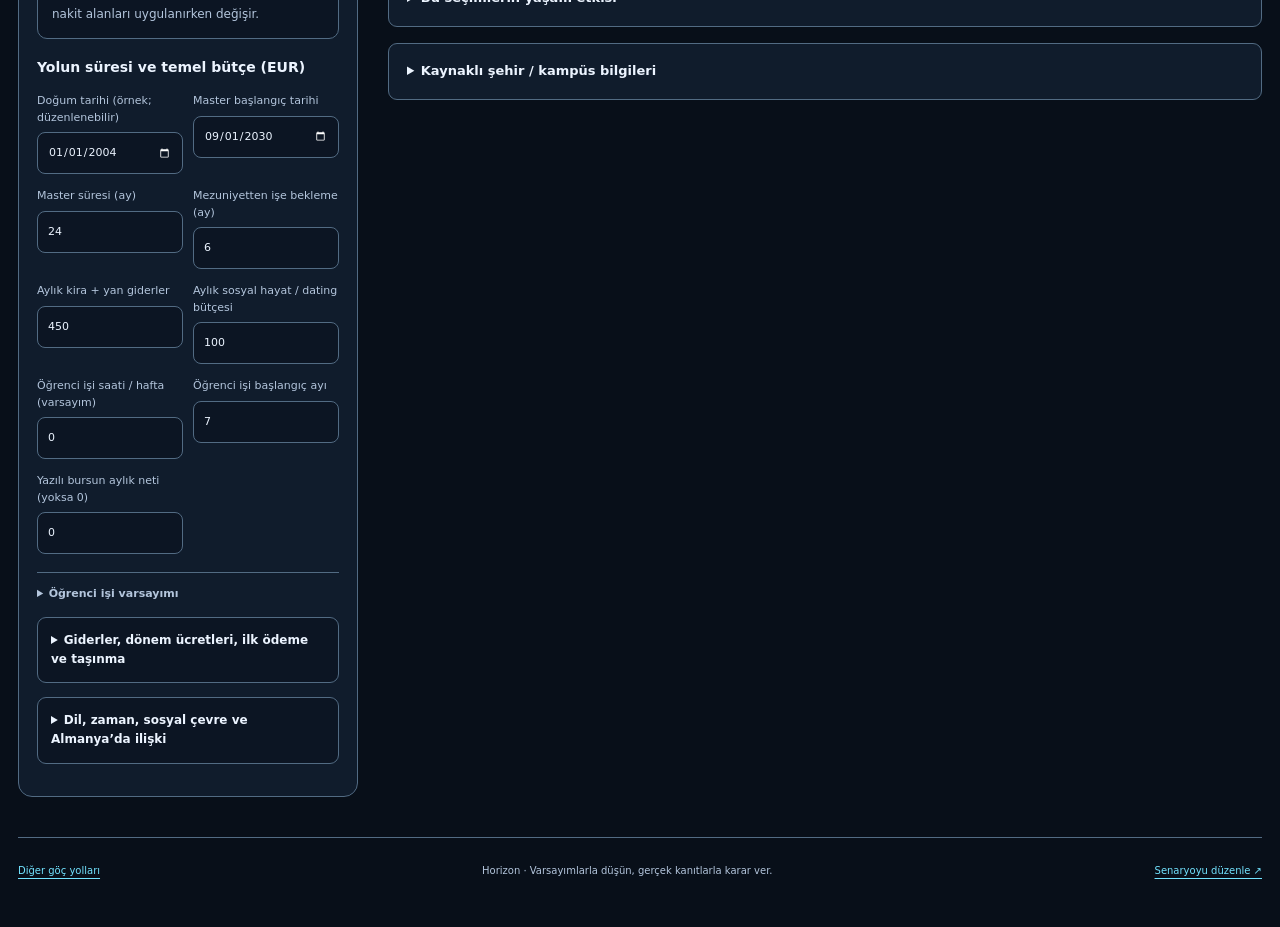
==== commit 8599fdcc: "Publish anonymized Pusula static interface" ====
--- a/index.html
+++ b/index.html
@@ -1,4 +1,4 @@
-<!doctype html><html lang="tr"><head><meta charset="utf-8"><meta name="viewport" content="width=device-width, initial-scale=1"><title data-lex="text_000"></title>
+<!doctype html><html data-public-site="true" lang="tr"><head><meta charset="utf-8"><meta name="viewport" content="width=device-width, initial-scale=1"><title data-lex="text_000"></title>
 <link rel="stylesheet" href="germany.css"><link rel="stylesheet" href="horizon-shell.css"><link rel="stylesheet" href="alerts.css"></head><body><div id="decor" aria-hidden="true"></div><main><header class="masthead"><a class="brand" href="germany.html"><svg class="brand-icon" viewBox="0 0 40 40" aria-hidden="true"><circle cx="20" cy="20" r="14"/><ellipse cx="20" cy="20" rx="18" ry="7" transform="rotate(-35 20 20)"/><circle class="brand-node" cx="30" cy="10" r="3"/></svg><span data-lex="brand"></span><span class="brand-sub" data-lex="brandSub"></span></a><div class="topbar"><label><span data-lex="theme"></span><select id="theme"></select></label><label><span data-lex="language"></span><select id="language"><option value="tr" data-lex="turkish"></option><option value="en" data-lex="english"></option></select></label></div></header>
 <nav class="route-nav"><a class="active" href="germany.html" aria-current="page" data-lex="currentRoute"></a><a href="work.html" data-lex="directWork"></a><a href="pusula.html"><span data-lex="text_003"></span></a><a href="lab.html"><span data-lex="text_005"></span></a></nav>
 <section class="hero"><div class="hero-copy"><p class="eyebrow"><span class="live-dot"></span><span data-lex="heroEyebrow"></span></p><h1 data-lex="title"></h1><p class="hero-description" data-lex="heroDescription"></p><div class="hero-actions"><a class="primary-action" href="#scenario" data-lex="editScenario"></a><span class="small-badge" data-lex="offline"></span></div></div><div class="orbit-art" aria-hidden="true"><div class="orbit-ring ring-a"></div><div class="orbit-ring ring-b"></div><div class="orbit-ring ring-c"></div><div class="orbit-core"><span data-lex="destinationCode"></span></div><i class="orbit-node node-a"></i><i class="orbit-node node-b"></i></div></section>
@@ -46,4 +46,4 @@
 <label><span data-lex="text_067"></span><input id="shared_start" type="number" min="1" max="156" step="1"></label>
 <label><span data-lex="text_068"></span><input id="shared_saving" type="number" min="0" step="0.01" required></label>
 </fieldset><p class="muted"><span data-lex="text_069"></span></p></details>
-<details><summary data-lex="text_008"></summary><p><span data-lex="text_009"></span></p><fieldset class="controls"><label><span data-lex="text_010"></span><input id="savings_azn" type="number" min="0" step="1" value="30000"></label><label><span data-lex="text_011"></span><input id="azn_per_eur" type="number" min="0.0001" step="0.0001" value="1.9095"></label><label><span data-lex="text_012"></span><select id="rotating_branch"><option value="0" selected data-lex="text_013"></option><option value="10000" data-lex="text_014"></option></select></label></fieldset><button id="apply-budget" type="button"><span data-lex="text_015"></span></button><p id="profile-budget"></p><p class="muted"><span data-lex="text_016"></span></p></details></aside></div><footer><a href="routes.html"><span data-lex="text_004"></span></a><span data-lex="footerNote"></span><a href="#scenario" data-lex="editScenario"></a></footer></main><script src="alerts-model.js"></script><script src="alerts.js"></script><script src="germany-data.js"></script><script src="germany-cash.js"></script><script src="germany-themes.js"></script><script src="germany-app.js"></script><script src="horizon-shell.js"></script></body></html>
+<details><summary data-lex="text_008"></summary><p><span data-lex="text_009"></span></p><fieldset class="controls"><label><span data-lex="text_010"></span><input id="savings_azn" type="number" min="0" step="1" value="30000"></label><label><span data-lex="text_011"></span><input id="azn_per_eur" type="number" min="0.0001" step="0.0001" value="1.9095"></label><label><span data-lex="text_012"></span><select id="rotating_branch"><option value="0" selected data-lex="text_013"></option><option value="10000" data-lex="text_014"></option></select></label></fieldset><button id="apply-budget" type="button"><span data-lex="text_015"></span></button><p id="profile-budget"></p><p class="muted"><span data-lex="text_016"></span></p></details></aside></div><footer><a href="routes.html"><span data-lex="text_004"></span></a><span data-lex="footerNote"></span><a href="#scenario" data-lex="editScenario"></a></footer></main><script src="alerts-model.js"></script><script src="alerts.js"></script><script src="germany-data.js"></script><script src="germany-cash.js"></script><script src="germany-themes.js"></script><script src="germany-app.js"></script><script src="i18n-work.js"></script><script src="i18n-pages.js"></script><script src="i18n-evidence-work.js"></script><script src="i18n-evidence-study.js"></script><script src="i18n-evidence-overseas.js"></script><script src="horizon-i18n.js"></script><script src="horizon-shell.js"></script></body></html>
--- a/horizon-shell.css
+++ b/horizon-shell.css
@@ -1,18 +1,33 @@
-/* Shared accessibility and the light skin for legacy screens. */
-.horizon-theme-picker{display:flex;align-items:center;gap:12px;max-width:340px;font-size:14px;margin:0 0 18px}
-.horizon-theme-picker select{width:auto;flex:1}
-nav a{min-height:40px;display:inline-flex;align-items:center}
-.docs-layout nav a{display:block}
-a:focus-visible,button:focus-visible,input:focus-visible,select:focus-visible,summary:focus-visible{outline:3px solid var(--accent);outline-offset:4px}
-html[data-horizon-theme="horizon"]{color-scheme:light}
-html[data-horizon-theme="horizon"] body{background:var(--bg);color:var(--text)}
-html[data-horizon-theme="horizon"] .card,html[data-horizon-theme="horizon"] .panel,html[data-horizon-theme="horizon"] section.panel{background:var(--panel);border-color:var(--grid)}
-html[data-horizon-theme="horizon"] :is(input,select,button){background:var(--panel);color:var(--text);border-color:var(--grid)}
-html[data-horizon-theme="horizon"] button{background:var(--accent);color:var(--bg)}
-html[data-horizon-theme="horizon"] button:hover{filter:brightness(.9)}
-html[data-horizon-theme="horizon"] :is(.warn,.tags){color:var(--warn)}
-html[data-horizon-theme="horizon"] :is(#error,.bad){color:var(--danger)}
-html[data-horizon-theme="horizon"] .error{color:var(--danger)}
-html[data-horizon-theme="horizon"] .bar{background:var(--grid)}
-html[data-horizon-theme="horizon"] :is(.route-nav a,.topbar label){font-size:13px}
-@media(prefers-reduced-motion:reduce){html{scroll-behavior:auto}}
+/* Shared Horizon chrome and token-based components. */
+html{scroll-padding-top:calc(var(--header-height,150px) + 20px)}
+html body{margin:0;background:var(--bg);color:var(--text);font:15px/1.7 var(--font-body,system-ui)}
+body>main,body>#decor+main{max-width:1320px;margin:auto;padding:24px 18px}
+a{color:var(--accent);text-underline-offset:4px}
+a:focus-visible,button:focus-visible,input:focus-visible,select:focus-visible,summary:focus-visible{outline:3px solid var(--accent);outline-offset:3px}
+.horizon-header{position:sticky;top:0;z-index:40;background:var(--bg);border-bottom:1px solid var(--grid);padding:0 max(18px,calc((100% - 1284px)/2));box-shadow:0 4px 20px var(--glow)}
+.horizon-masthead{display:flex;align-items:center;justify-content:space-between;gap:18px;padding:16px 0}
+.horizon-header .horizon-brand{display:flex;align-items:center;gap:9px;color:var(--text);font:700 16px/1.4 var(--font-display,system-ui);letter-spacing:.13em;text-decoration:none}
+.horizon-brand .brand-icon{width:32px;height:32px;fill:none;stroke:var(--accent);stroke-width:1.3;flex-shrink:0}.horizon-brand .brand-node{fill:var(--accent);stroke:var(--bg)}
+.horizon-preferences{display:flex;gap:12px}.horizon-preferences label{display:flex;flex-direction:column;gap:3px;margin:0;color:var(--muted);font:12px/1.4 var(--font-body,system-ui)}
+.horizon-preferences select{font:13px/1.5 var(--font-body,system-ui);padding:7px 9px;min-height:36px;width:135px;color:var(--text);background:var(--panel);border:1px solid var(--grid);border-radius:8px}
+.horizon-header .horizon-nav{display:flex;gap:6px;flex-wrap:nowrap;overflow-x:auto;padding:0 0 12px;margin:0;scrollbar-width:thin}
+.horizon-nav a,.horizon-header .alerts-tab{display:inline-flex;align-items:center;flex-shrink:0;min-height:40px;white-space:nowrap;padding:7px 12px;font:500 13px/1.5 var(--font-body,system-ui);text-decoration:none;color:var(--muted);border:1px solid transparent;border-radius:8px}
+.horizon-nav a.active,.horizon-nav a:hover{color:var(--accent);border-color:var(--grid);background:var(--accent-soft,var(--panel))}
+.page-intro{margin:6px 0 26px;padding:16px 0;border:0}.page-intro>p{max-width:76ch}.page-intro h1{line-height:1.2;letter-spacing:-.025em;font-size:clamp(28px,4vw,44px)}
+html :is(input,select,textarea,button){font:inherit;color:var(--text);background:var(--panel-soft,var(--panel));border:1px solid var(--grid);border-radius:8px;min-height:42px}
+html :is(input,select,textarea){padding:10px}html button{cursor:pointer;padding:10px 14px}html button:hover{border-color:var(--accent)}
+html :is(.card,section.panel,.panel){background:var(--panel);border-color:var(--grid);border-radius:var(--radius,14px)}
+html :is(.muted,small,footer){color:var(--muted)}html :is(.warn,.tags){color:var(--warn)}html :is(.fail,#error,.error,.bad){color:var(--danger)}html .pass{color:var(--accent)}
+html .bar{background:var(--grid)}html .bar span{background:var(--accent)}
+html[data-horizon-page]:not([data-horizon-page="germany"]) .panel{padding:24px;margin:22px 0}
+html[data-horizon-page]:not([data-horizon-page="germany"]) :is(.metric,h2,h3){font-family:var(--font-display,system-ui)}
+html[data-horizon-page]:not([data-horizon-page="germany"]) .metric{color:var(--accent)}
+html[data-horizon-page]:not([data-horizon-page="germany"]) label{font-size:14px;color:var(--muted)}
+html[data-horizon-page]:not([data-horizon-page="germany"]) svg text{fill:var(--muted)!important}
+svg path[stroke="#81ded0"]{stroke:var(--accent)}svg path[stroke="#edb979"]{stroke:var(--warn)}
+.docs-layout nav a{display:block}.docs-layout>aside{top:calc(var(--header-height,150px) + 16px);max-height:calc(100vh - var(--header-height,150px) - 32px)}
+.source-language-note{font-size:12px;color:var(--muted);border-left:2px solid var(--grid);padding-left:10px}
+.budget-panel{border:1px solid var(--grid);border-radius:10px;background:var(--panel-soft,var(--panel));padding:14px;margin:18px 0}
+.budget-panel fieldset{margin:12px 0}.budget-panel legend{padding-bottom:8px}.budget-panel [disabled]{opacity:.6}.budget-panel #profile-budget{margin:14px 0 0;font-size:12px;overflow-wrap:anywhere}
+@media(max-width:600px){.horizon-header{padding:0 12px}.horizon-masthead{gap:10px;flex-wrap:wrap;padding:12px 0}.horizon-preferences{gap:8px}.horizon-preferences select{width:110px;font-size:12px}.horizon-brand .brand-icon{width:26px}.horizon-header .horizon-brand{font-size:14px}.horizon-nav a{font-size:12px;padding:6px 10px}.horizon-header .alerts-tab{font-size:12px!important}body>main{padding:18px 12px}html[data-horizon-page]:not([data-horizon-page="germany"]) .panel{padding:16px}}
+@media(prefers-reduced-motion:reduce){html{scroll-behavior:auto}*,*:before,*:after{animation:none!important;transition:none!important}}
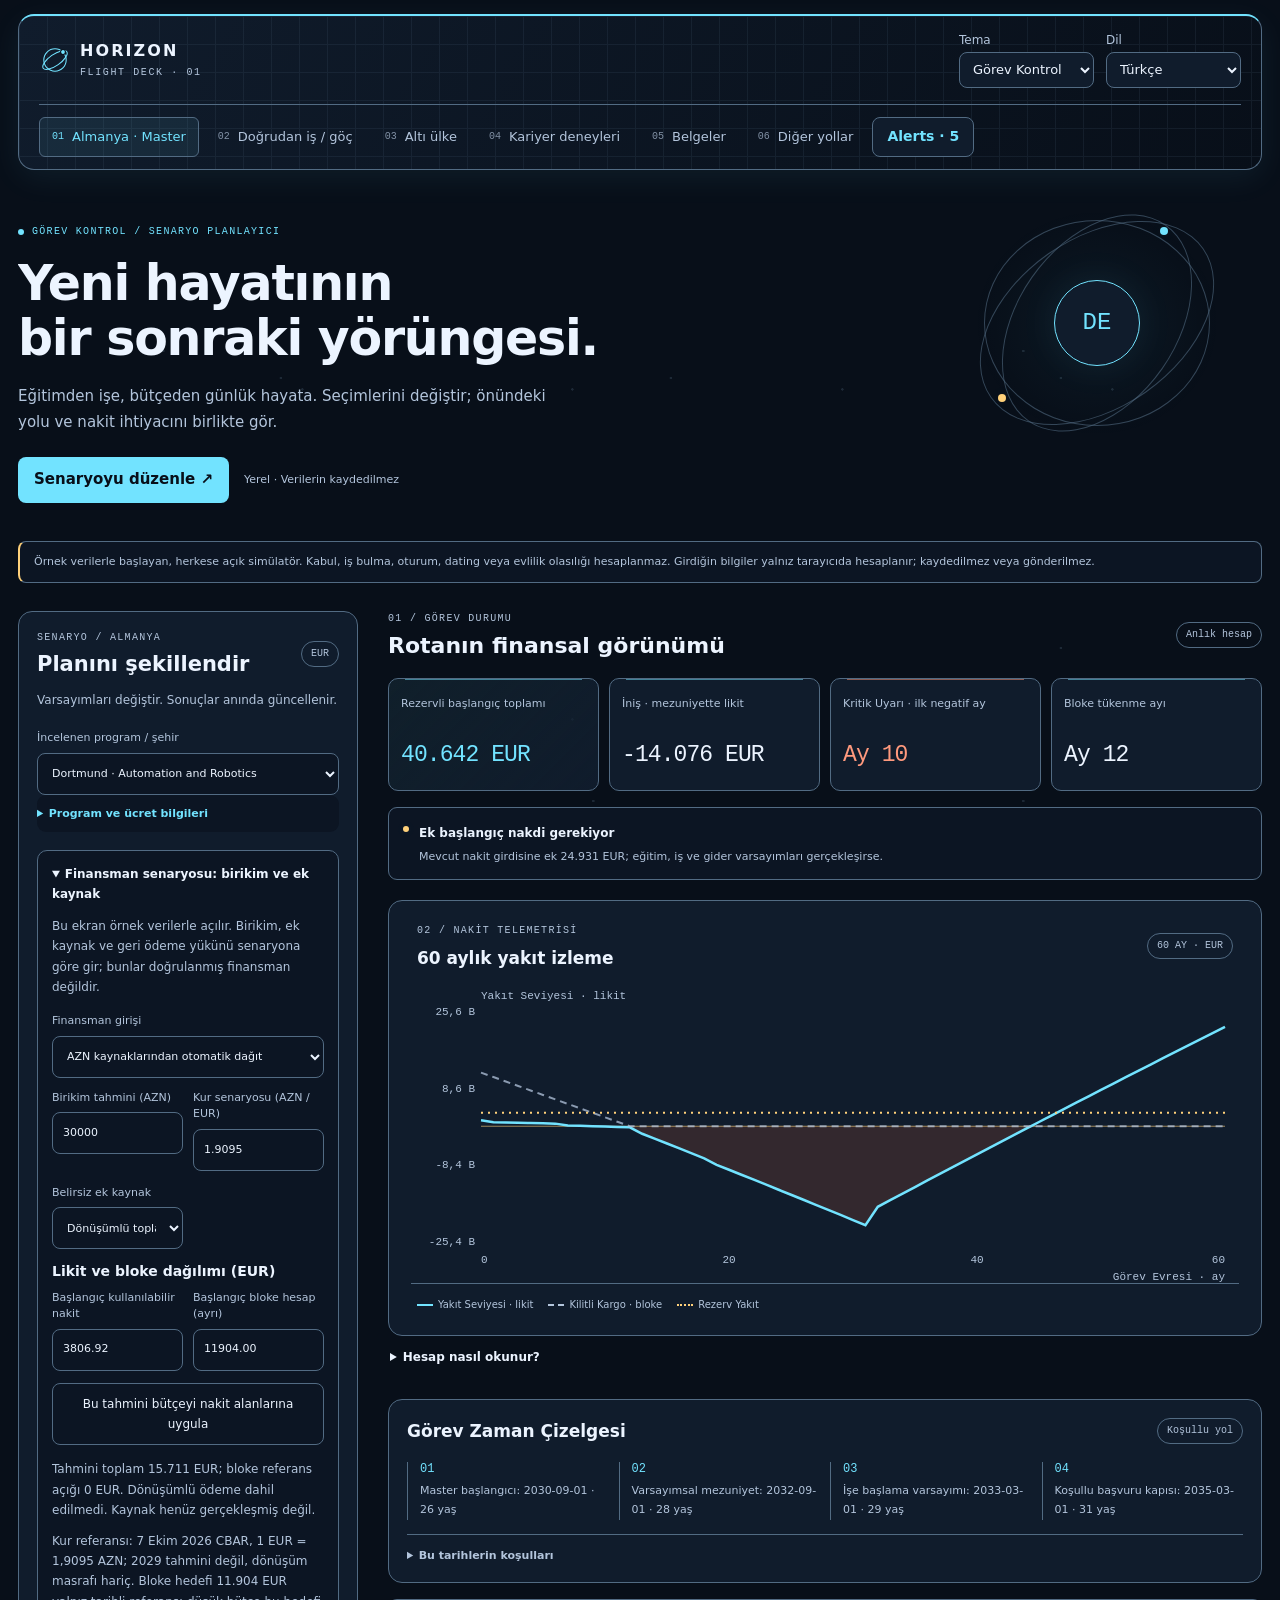
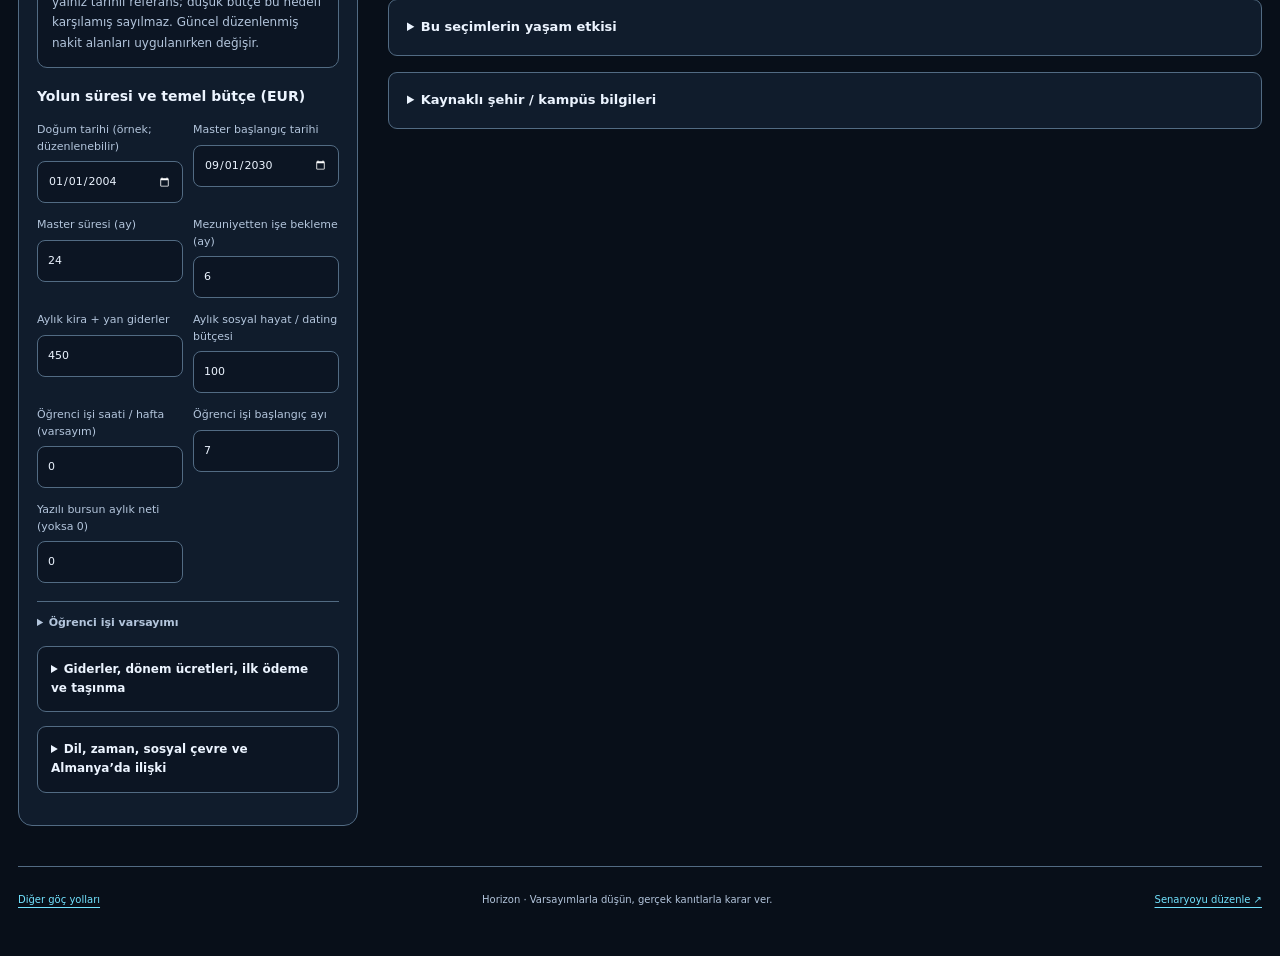
==== commit 42e5133e: "Publish anonymized Pusula static interface" ====
--- a/index.html
+++ b/index.html
@@ -1,4 +1,4 @@
-<!doctype html><html data-public-site="true" lang="tr"><head><meta charset="utf-8"><meta name="viewport" content="width=device-width, initial-scale=1"><title data-lex="text_000"></title>
+<!doctype html><html data-public-site="true" lang="tr"><head><script src="germany-themes.js"></script><script src="horizon-init.js"></script><style>html.horizon-initializing body{visibility:hidden}</style><meta charset="utf-8"><meta name="viewport" content="width=device-width, initial-scale=1"><title data-lex="text_000"></title>
 <link rel="stylesheet" href="germany.css"><link rel="stylesheet" href="horizon-shell.css"><link rel="stylesheet" href="alerts.css"></head><body><div id="decor" aria-hidden="true"></div><main><header class="masthead"><a class="brand" href="germany.html"><svg class="brand-icon" viewBox="0 0 40 40" aria-hidden="true"><circle cx="20" cy="20" r="14"/><ellipse cx="20" cy="20" rx="18" ry="7" transform="rotate(-35 20 20)"/><circle class="brand-node" cx="30" cy="10" r="3"/></svg><span data-lex="brand"></span><span class="brand-sub" data-lex="brandSub"></span></a><div class="topbar"><label><span data-lex="theme"></span><select id="theme"></select></label><label><span data-lex="language"></span><select id="language"><option value="tr" data-lex="turkish"></option><option value="en" data-lex="english"></option></select></label></div></header>
 <nav class="route-nav"><a class="active" href="germany.html" aria-current="page" data-lex="currentRoute"></a><a href="work.html" data-lex="directWork"></a><a href="pusula.html"><span data-lex="text_003"></span></a><a href="lab.html"><span data-lex="text_005"></span></a></nav>
 <section class="hero"><div class="hero-copy"><p class="eyebrow"><span class="live-dot"></span><span data-lex="heroEyebrow"></span></p><h1 data-lex="title"></h1><p class="hero-description" data-lex="heroDescription"></p><div class="hero-actions"><a class="primary-action" href="#scenario" data-lex="editScenario"></a><span class="small-badge" data-lex="offline"></span></div></div><div class="orbit-art" aria-hidden="true"><div class="orbit-ring ring-a"></div><div class="orbit-ring ring-b"></div><div class="orbit-ring ring-c"></div><div class="orbit-core"><span data-lex="destinationCode"></span></div><i class="orbit-node node-a"></i><i class="orbit-node node-b"></i></div></section>
@@ -46,4 +46,4 @@
 <label><span data-lex="text_067"></span><input id="shared_start" type="number" min="1" max="156" step="1"></label>
 <label><span data-lex="text_068"></span><input id="shared_saving" type="number" min="0" step="0.01" required></label>
 </fieldset><p class="muted"><span data-lex="text_069"></span></p></details>
-<details><summary data-lex="text_008"></summary><p><span data-lex="text_009"></span></p><fieldset class="controls"><label><span data-lex="text_010"></span><input id="savings_azn" type="number" min="0" step="1" value="30000"></label><label><span data-lex="text_011"></span><input id="azn_per_eur" type="number" min="0.0001" step="0.0001" value="1.9095"></label><label><span data-lex="text_012"></span><select id="rotating_branch"><option value="0" selected data-lex="text_013"></option><option value="10000" data-lex="text_014"></option></select></label></fieldset><button id="apply-budget" type="button"><span data-lex="text_015"></span></button><p id="profile-budget"></p><p class="muted"><span data-lex="text_016"></span></p></details></aside></div><footer><a href="routes.html"><span data-lex="text_004"></span></a><span data-lex="footerNote"></span><a href="#scenario" data-lex="editScenario"></a></footer></main><script src="alerts-model.js"></script><script src="alerts.js"></script><script src="germany-data.js"></script><script src="germany-cash.js"></script><script src="germany-themes.js"></script><script src="germany-app.js"></script><script src="i18n-work.js"></script><script src="i18n-pages.js"></script><script src="i18n-evidence-work.js"></script><script src="i18n-evidence-study.js"></script><script src="i18n-evidence-overseas.js"></script><script src="horizon-i18n.js"></script><script src="horizon-shell.js"></script></body></html>
+<details><summary data-lex="text_008"></summary><p><span data-lex="text_009"></span></p><fieldset class="controls"><label><span data-lex="text_010"></span><input id="savings_azn" type="number" min="0" step="1" value="30000"></label><label><span data-lex="text_011"></span><input id="azn_per_eur" type="number" min="0.0001" step="0.0001" value="1.9095"></label><label><span data-lex="text_012"></span><select id="rotating_branch"><option value="0" selected data-lex="text_013"></option><option value="10000" data-lex="text_014"></option></select></label></fieldset><button id="apply-budget" type="button"><span data-lex="text_015"></span></button><p id="profile-budget"></p><p class="muted"><span data-lex="text_016"></span></p></details></aside></div><footer><a href="routes.html"><span data-lex="text_004"></span></a><span data-lex="footerNote"></span><a href="#scenario" data-lex="editScenario"></a></footer></main><script src="alerts-model.js"></script><script src="alerts.js"></script><script src="germany-data.js"></script><script src="germany-cash.js"></script><script src="germany-app.js"></script><script src="i18n-work.js"></script><script src="i18n-pages.js"></script><script src="i18n-evidence-work.js"></script><script src="i18n-evidence-study.js"></script><script src="i18n-evidence-overseas.js"></script><script src="horizon-i18n.js"></script><script src="horizon-shell.js"></script></body></html>
--- a/horizon-shell.css
+++ b/horizon-shell.css
@@ -1,17 +1,21 @@
 /* Shared Horizon chrome and token-based components. */
-html{scroll-padding-top:calc(var(--header-height,150px) + 20px)}
+html{scroll-padding-top:20px}
 html body{margin:0;background:var(--bg);color:var(--text);font:15px/1.7 var(--font-body,system-ui)}
 body>main,body>#decor+main{max-width:1320px;margin:auto;padding:24px 18px}
 a{color:var(--accent);text-underline-offset:4px}
 a:focus-visible,button:focus-visible,input:focus-visible,select:focus-visible,summary:focus-visible{outline:3px solid var(--accent);outline-offset:3px}
-.horizon-header{position:sticky;top:0;z-index:40;background:var(--bg);border-bottom:1px solid var(--grid);padding:0 max(18px,calc((100% - 1284px)/2));box-shadow:0 4px 20px var(--glow)}
+.horizon-header{position:relative;z-index:1;max-width:1284px;margin:18px auto 0;padding:0 20px;border:1px solid var(--grid);border-top:2px solid var(--accent);border-radius:16px;background:linear-gradient(120deg,var(--panel),var(--bg));box-shadow:0 8px 32px var(--glow);isolation:isolate}
+.horizon-header:before{content:"";position:absolute;inset:0;z-index:-1;pointer-events:none;border-radius:inherit;background-image:linear-gradient(var(--grid) 1px,transparent 1px),linear-gradient(90deg,var(--grid) 1px,transparent 1px);background-size:28px 28px;opacity:.15}
+.brand-stack{display:flex;flex-direction:column;gap:4px}.horizon-brand .brand-stack small{font:10px/1.4 var(--font-mono,monospace);letter-spacing:.16em;color:var(--muted)}
+.horizon-nav .nav-channel{font:10px/1 var(--font-mono,monospace);color:var(--muted);margin-right:8px;opacity:.7}
+.horizon-nav a.active .nav-channel{color:var(--accent);opacity:1}
 .horizon-masthead{display:flex;align-items:center;justify-content:space-between;gap:18px;padding:16px 0}
 .horizon-header .horizon-brand{display:flex;align-items:center;gap:9px;color:var(--text);font:700 16px/1.4 var(--font-display,system-ui);letter-spacing:.13em;text-decoration:none}
 .horizon-brand .brand-icon{width:32px;height:32px;fill:none;stroke:var(--accent);stroke-width:1.3;flex-shrink:0}.horizon-brand .brand-node{fill:var(--accent);stroke:var(--bg)}
 .horizon-preferences{display:flex;gap:12px}.horizon-preferences label{display:flex;flex-direction:column;gap:3px;margin:0;color:var(--muted);font:12px/1.4 var(--font-body,system-ui)}
 .horizon-preferences select{font:13px/1.5 var(--font-body,system-ui);padding:7px 9px;min-height:36px;width:135px;color:var(--text);background:var(--panel);border:1px solid var(--grid);border-radius:8px}
-.horizon-header .horizon-nav{display:flex;gap:6px;flex-wrap:nowrap;overflow-x:auto;padding:0 0 12px;margin:0;scrollbar-width:thin}
-.horizon-nav a,.horizon-header .alerts-tab{display:inline-flex;align-items:center;flex-shrink:0;min-height:40px;white-space:nowrap;padding:7px 12px;font:500 13px/1.5 var(--font-body,system-ui);text-decoration:none;color:var(--muted);border:1px solid transparent;border-radius:8px}
+.horizon-header .horizon-nav{border-top:1px solid var(--grid);padding-top:12px;display:flex;gap:6px;flex-wrap:nowrap;overflow-x:auto;padding:12px 0;margin:0;scrollbar-width:thin}
+.horizon-nav a,.horizon-header .alerts-tab{display:inline-flex;align-items:center;flex-shrink:0;min-height:40px;white-space:nowrap;padding:7px 12px;font:500 13px/1.5 var(--font-body,system-ui);text-decoration:none;color:var(--muted);border:1px solid transparent;border-radius:6px}
 .horizon-nav a.active,.horizon-nav a:hover{color:var(--accent);border-color:var(--grid);background:var(--accent-soft,var(--panel))}
 .page-intro{margin:6px 0 26px;padding:16px 0;border:0}.page-intro>p{max-width:76ch}.page-intro h1{line-height:1.2;letter-spacing:-.025em;font-size:clamp(28px,4vw,44px)}
 html :is(input,select,textarea,button){font:inherit;color:var(--text);background:var(--panel-soft,var(--panel));border:1px solid var(--grid);border-radius:8px;min-height:42px}
@@ -25,9 +29,10 @@
 html[data-horizon-page]:not([data-horizon-page="germany"]) label{font-size:14px;color:var(--muted)}
 html[data-horizon-page]:not([data-horizon-page="germany"]) svg text{fill:var(--muted)!important}
 svg path[stroke="#81ded0"]{stroke:var(--accent)}svg path[stroke="#edb979"]{stroke:var(--warn)}
-.docs-layout nav a{display:block}.docs-layout>aside{top:calc(var(--header-height,150px) + 16px);max-height:calc(100vh - var(--header-height,150px) - 32px)}
+.docs-layout nav a{display:block}.docs-layout>aside{top:16px;max-height:calc(100vh - 32px)}
 .source-language-note{font-size:12px;color:var(--muted);border-left:2px solid var(--grid);padding-left:10px}
 .budget-panel{border:1px solid var(--grid);border-radius:10px;background:var(--panel-soft,var(--panel));padding:14px;margin:18px 0}
 .budget-panel fieldset{margin:12px 0}.budget-panel legend{padding-bottom:8px}.budget-panel [disabled]{opacity:.6}.budget-panel #profile-budget{margin:14px 0 0;font-size:12px;overflow-wrap:anywhere}
-@media(max-width:600px){.horizon-header{padding:0 12px}.horizon-masthead{gap:10px;flex-wrap:wrap;padding:12px 0}.horizon-preferences{gap:8px}.horizon-preferences select{width:110px;font-size:12px}.horizon-brand .brand-icon{width:26px}.horizon-header .horizon-brand{font-size:14px}.horizon-nav a{font-size:12px;padding:6px 10px}.horizon-header .alerts-tab{font-size:12px!important}body>main{padding:18px 12px}html[data-horizon-page]:not([data-horizon-page="germany"]) .panel{padding:16px}}
+@media(max-width:1320px){.horizon-header{margin:14px 18px 0}}
+@media(max-width:600px){.horizon-header{padding:0 12px;margin:10px 10px 0;border-radius:12px}.horizon-masthead{gap:10px;flex-wrap:wrap;padding:12px 0}.horizon-preferences{gap:8px}.horizon-preferences select{width:110px;font-size:12px}.horizon-brand .brand-icon{width:26px}.horizon-header .horizon-brand{font-size:14px}.horizon-nav a{font-size:12px;padding:6px 10px}.horizon-header .alerts-tab{font-size:12px!important}body>main{padding:18px 12px}html[data-horizon-page]:not([data-horizon-page="germany"]) .panel{padding:16px}}
 @media(prefers-reduced-motion:reduce){html{scroll-behavior:auto}*,*:before,*:after{animation:none!important;transition:none!important}}
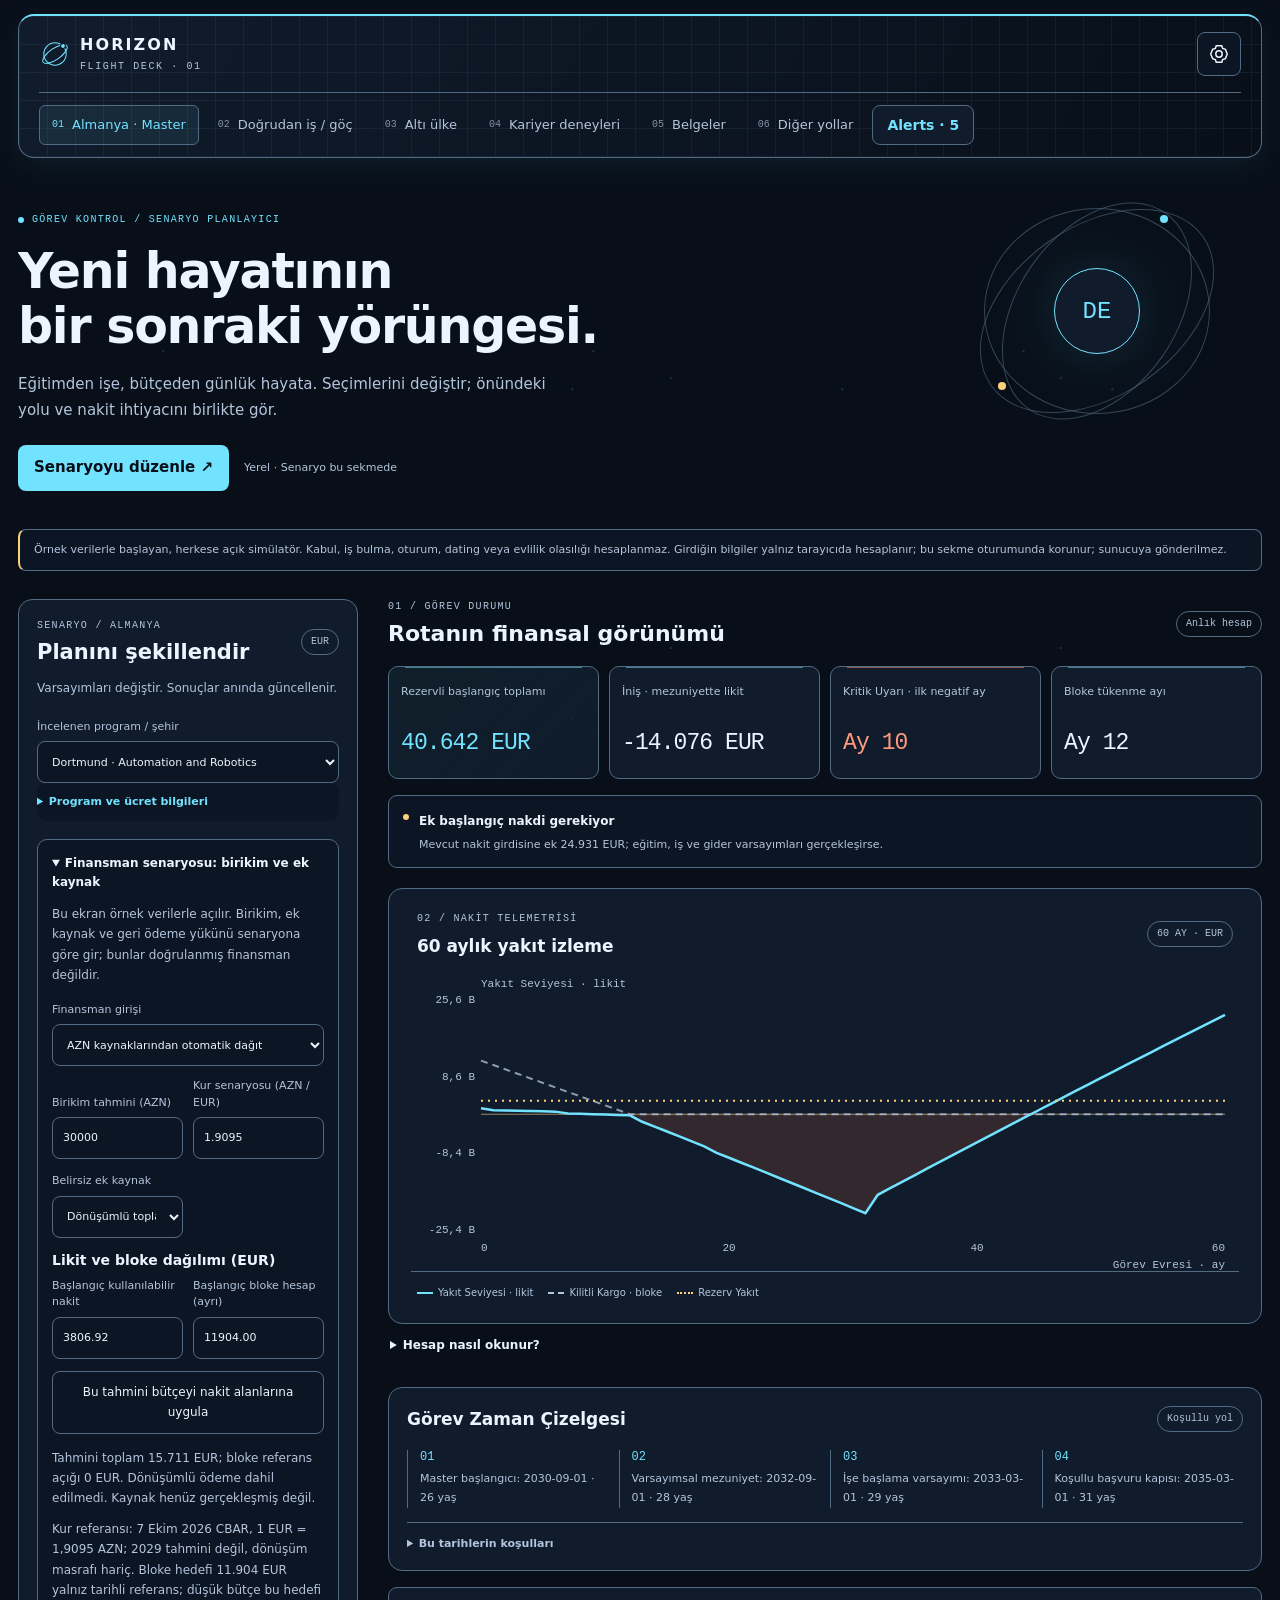
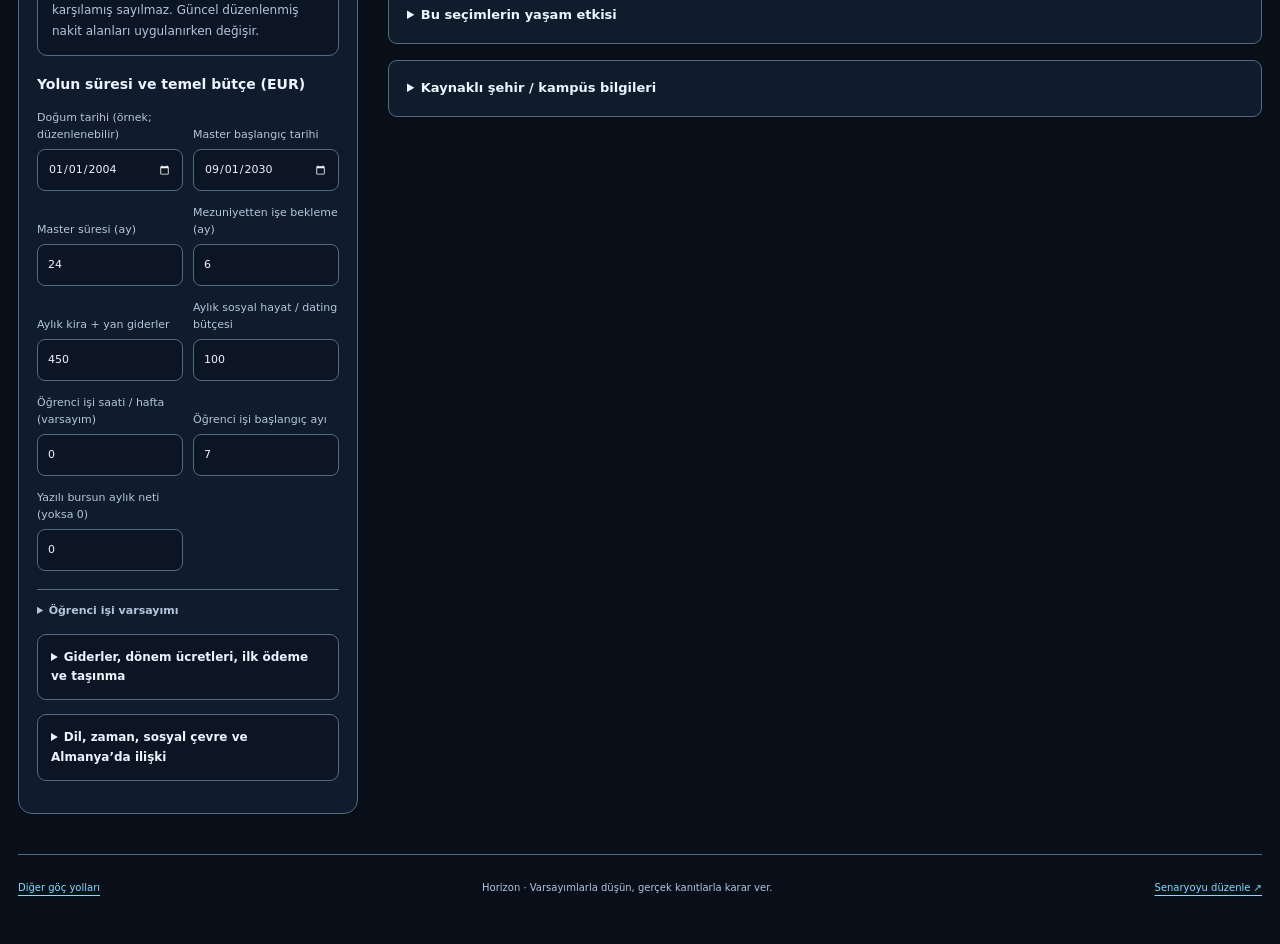
==== commit 3bae0a18: "Publish anonymized Pusula static interface" ====
--- a/index.html
+++ b/index.html
@@ -46,4 +46,5 @@
 <label><span data-lex="text_067"></span><input id="shared_start" type="number" min="1" max="156" step="1"></label>
 <label><span data-lex="text_068"></span><input id="shared_saving" type="number" min="0" step="0.01" required></label>
 </fieldset><p class="muted"><span data-lex="text_069"></span></p></details>
-<details><summary data-lex="text_008"></summary><p><span data-lex="text_009"></span></p><fieldset class="controls"><label><span data-lex="text_010"></span><input id="savings_azn" type="number" min="0" step="1" value="30000"></label><label><span data-lex="text_011"></span><input id="azn_per_eur" type="number" min="0.0001" step="0.0001" value="1.9095"></label><label><span data-lex="text_012"></span><select id="rotating_branch"><option value="0" selected data-lex="text_013"></option><option value="10000" data-lex="text_014"></option></select></label></fieldset><button id="apply-budget" type="button"><span data-lex="text_015"></span></button><p id="profile-budget"></p><p class="muted"><span data-lex="text_016"></span></p></details></aside></div><footer><a href="routes.html"><span data-lex="text_004"></span></a><span data-lex="footerNote"></span><a href="#scenario" data-lex="editScenario"></a></footer></main><script src="alerts-model.js"></script><script src="alerts.js"></script><script src="germany-data.js"></script><script src="germany-cash.js"></script><script src="germany-app.js"></script><script src="i18n-work.js"></script><script src="i18n-pages.js"></script><script src="i18n-evidence-work.js"></script><script src="i18n-evidence-study.js"></script><script src="i18n-evidence-overseas.js"></script><script src="horizon-i18n.js"></script><script src="horizon-shell.js"></script></body></html>
+<details><summary data-lex="text_008"></summary><p><span data-lex="text_009"></span></p><fieldset class="controls"><label><span data-lex="text_010"></span><input id="savings_azn" type="number" min="0" step="1" value="30000"></label><label><span data-lex="text_011"></span><input id="azn_per_eur" type="number" min="0.0001" step="0.0001" value="1.9095"></label><label><span data-lex="text_012"></span><select id="rotating_branch"><option value="0" selected data-lex="text_013"></option><option value="10000" data-lex="text_014"></option></select></label></fieldset><button id="apply-budget" type="button"><span data-lex="text_015"></span></button><p id="profile-budget"></p><p class="muted"><span data-lex="text_016"></span></p></details></aside></div><footer><a href="routes.html"><span data-lex="text_004"></span></a><span data-lex="footerNote"></span><a href="#scenario" data-lex="editScenario"></a></footer></main><script src="alerts-model.js"></script><script src="alerts.js"></script><script src="germany-data.js"></script><script src="germany-cash.js"></script><script src="germany-app.js"></script><script src="i18n-work.js"></script><script src="i18n-pages.js"></script><script src="i18n-evidence-work.js"></script><script src="i18n-evidence-study.js"></script><script src="i18n-evidence-overseas.js"></script><script src="horizon-i18n.js"></script><script src="horizon-shell.js"></script>
+<script src="scenario-schema.js"></script><script src="scenario-model.js"></script><script src="scenario.js"></script></body></html>
--- a/horizon-shell.css
+++ b/horizon-shell.css
@@ -36,3 +36,36 @@
 @media(max-width:1320px){.horizon-header{margin:14px 18px 0}}
 @media(max-width:600px){.horizon-header{padding:0 12px;margin:10px 10px 0;border-radius:12px}.horizon-masthead{gap:10px;flex-wrap:wrap;padding:12px 0}.horizon-preferences{gap:8px}.horizon-preferences select{width:110px;font-size:12px}.horizon-brand .brand-icon{width:26px}.horizon-header .horizon-brand{font-size:14px}.horizon-nav a{font-size:12px;padding:6px 10px}.horizon-header .alerts-tab{font-size:12px!important}body>main{padding:18px 12px}html[data-horizon-page]:not([data-horizon-page="germany"]) .panel{padding:16px}}
 @media(prefers-reduced-motion:reduce){html{scroll-behavior:auto}*,*:before,*:after{animation:none!important;transition:none!important}}
+
+/* Preferences belong to the settings dialog; masthead stays compact on mobile. */
+.settings-toggle{display:grid;place-items:center;width:44px;height:44px;flex-shrink:0;padding:10px!important}
+.settings-toggle svg{width:22px;height:22px;display:block}
+.horizon-settings{width:min(420px,calc(100% - 32px));max-height:calc(100dvh - 32px);padding:24px;border:1px solid var(--grid);border-radius:16px;background:var(--panel);color:var(--text);box-sizing:border-box;overflow:auto}
+.horizon-settings::backdrop{background:rgba(0,0,0,.5)}
+.horizon-settings>header{display:flex;align-items:center;justify-content:space-between;gap:16px;margin-bottom:24px}
+.horizon-settings h2{font:600 22px/1.3 var(--font-display,system-ui);margin:0}
+#settings-close{width:44px;height:44px;font-size:26px;line-height:1;padding:0}
+.horizon-settings .horizon-preferences{display:grid;grid-template-columns:minmax(0,1fr);gap:20px}
+.horizon-settings .horizon-preferences label{font-size:14px;gap:8px}
+.horizon-settings .horizon-preferences select{width:100%;min-width:0;min-height:48px;font-size:16px}
+html[data-horizon-theme="horizon"] .horizon-header{background:var(--bg);box-shadow:none;border-top-width:1px}
+html[data-horizon-theme="horizon"] .horizon-header:before,html[data-horizon-theme="horizon"] .nav-channel,html[data-horizon-theme="horizon"] .orbit-art{display:none}
+main .controls>label{justify-content:flex-end}
+@media(max-width:600px){
+ main .controls,main .grid:has(>label){grid-template-columns:minmax(0,1fr)!important;gap:16px}
+ main label:has(>input),main label:has(>select){display:flex;flex-direction:column;gap:8px;margin:0;min-width:0}
+ main label>input,main label>select{width:100%;min-width:0;max-width:100%;box-sizing:border-box;min-height:48px;font-size:16px;line-height:1.4}
+ .budget-panel{padding:12px}.budget-panel fieldset{width:100%}
+ .horizon-masthead{flex-wrap:nowrap}
+}
+
+.scenario-settings{margin-top:24px;border-top:1px solid var(--grid);padding-top:18px;font:14px/1.5 var(--font-body,system-ui)}
+.scenario-settings summary{cursor:pointer;font-weight:600;padding:8px 0}
+.scenario-settings p{overflow-wrap:anywhere;color:var(--muted)}
+.scenario-common-fields{display:grid;grid-template-columns:minmax(0,1fr);gap:16px}
+.scenario-common-fields label{display:flex;flex-direction:column;gap:8px;min-width:0}
+.scenario-common-fields input{width:100%;min-width:0;max-width:100%;box-sizing:border-box;min-height:48px;font:16px/1.4 var(--font-body,system-ui)}
+.scenario-actions{display:flex;flex-wrap:wrap;gap:8px;margin-top:20px}
+.scenario-actions button{flex:1 1 140px;min-height:44px;font:14px/1.4 var(--font-body,system-ui);white-space:normal}
+#scenario-file[hidden]{display:none!important}
+#scenario-status.error{color:var(--danger)}
